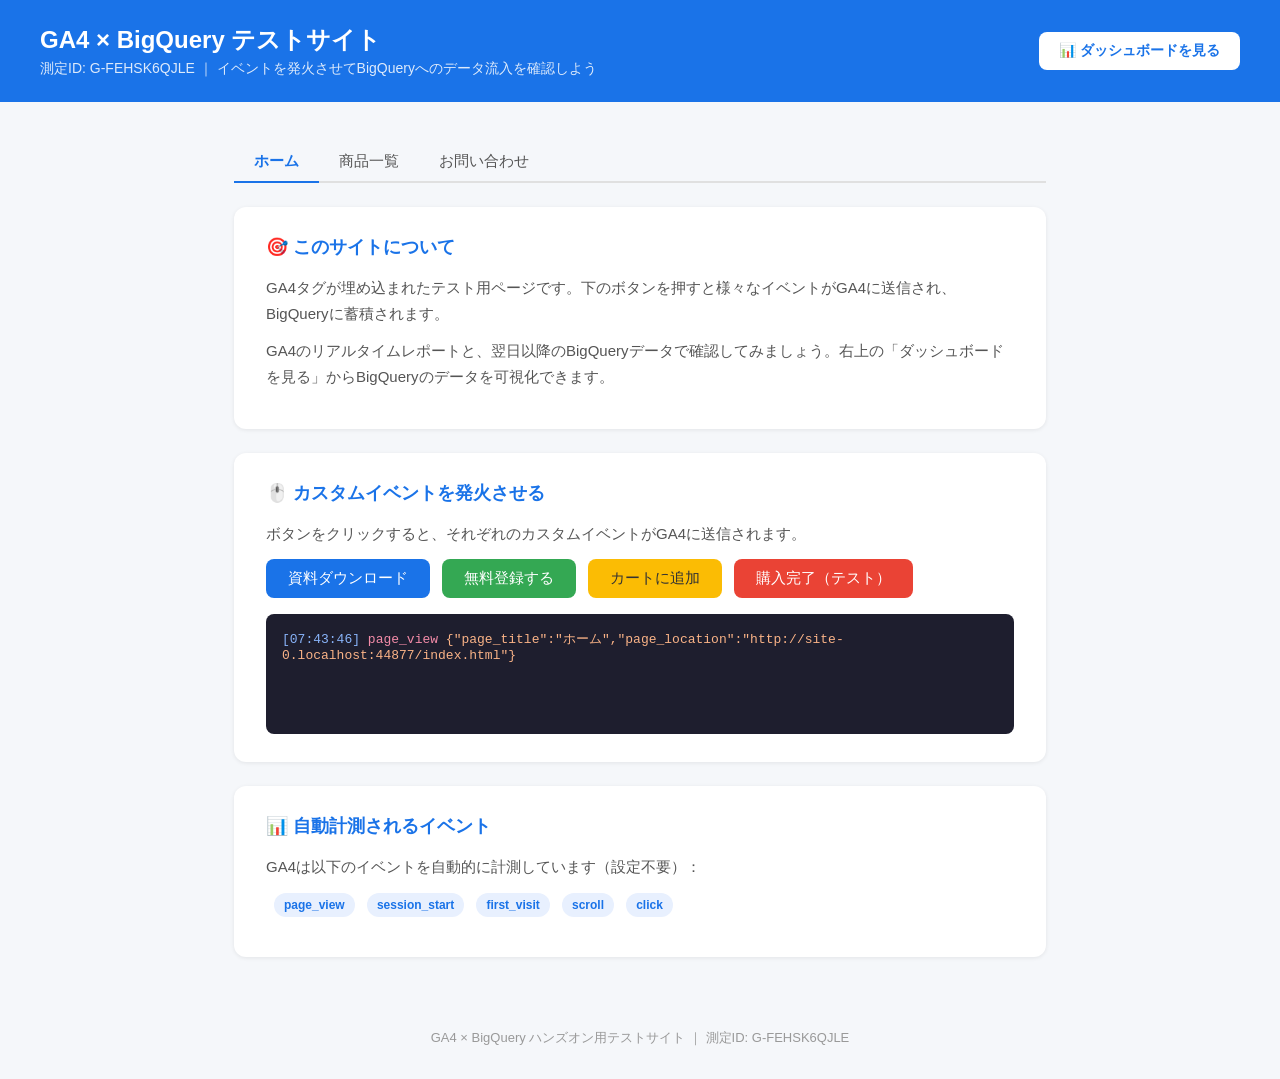
==== index.html @ 885698cb "改修" ====
<!doctype html>
<html lang="ja">
  <head>
    <meta charset="UTF-8" />
    <meta name="viewport" content="width=device-width, initial-scale=1.0" />
    <title>GA4 × BigQuery テストサイト</title>

    <!-- Google tag (gtag.js) -->
    <script
      async
      src="https://www.googletagmanager.com/gtag/js?id=G-FEHSK6QJLE"
    ></script>
    <script>
      window.dataLayer = window.dataLayer || [];
      function gtag() {
        dataLayer.push(arguments);
      }
      gtag("js", new Date());
      gtag("config", "G-FEHSK6QJLE");
    </script>

    <style>
      * {
        box-sizing: border-box;
        margin: 0;
        padding: 0;
      }
      body {
        font-family: -apple-system, BlinkMacSystemFont, "Segoe UI", sans-serif;
        background: #f5f7fa;
        color: #333;
        min-height: 100vh;
      }
      header {
        background: #1a73e8;
        color: white;
        padding: 24px 40px;
        display: flex;
        align-items: center;
        justify-content: space-between;
      }
      header h1 {
        font-size: 24px;
        font-weight: 600;
      }
      header p {
        font-size: 14px;
        opacity: 0.85;
        margin-top: 4px;
      }

      .dashboard-link {
        display: inline-flex;
        align-items: center;
        gap: 8px;
        background: white;
        color: #1a73e8;
        text-decoration: none;
        padding: 10px 20px;
        border-radius: 8px;
        font-size: 14px;
        font-weight: 600;
        transition: opacity 0.15s;
        white-space: nowrap;
      }
      .dashboard-link:hover {
        opacity: 0.85;
      }

      .container {
        max-width: 860px;
        margin: 40px auto;
        padding: 0 24px;
      }

      .card {
        background: white;
        border-radius: 12px;
        padding: 28px 32px;
        margin-bottom: 24px;
        box-shadow: 0 1px 4px rgba(0, 0, 0, 0.08);
      }
      .card h2 {
        font-size: 18px;
        margin-bottom: 16px;
        color: #1a73e8;
      }
      .card p {
        font-size: 15px;
        line-height: 1.7;
        color: #555;
        margin-bottom: 12px;
      }

      .btn-group {
        display: flex;
        flex-wrap: wrap;
        gap: 12px;
        margin-top: 8px;
      }
      button {
        padding: 10px 22px;
        border: none;
        border-radius: 8px;
        font-size: 15px;
        cursor: pointer;
        transition: opacity 0.15s;
      }
      button:hover {
        opacity: 0.85;
      }
      .btn-primary {
        background: #1a73e8;
        color: white;
      }
      .btn-success {
        background: #34a853;
        color: white;
      }
      .btn-warning {
        background: #fbbc04;
        color: #333;
      }
      .btn-danger {
        background: #ea4335;
        color: white;
      }

      .log-box {
        background: #1e1e2e;
        color: #a6e3a1;
        font-family: "Courier New", monospace;
        font-size: 13px;
        border-radius: 8px;
        padding: 16px;
        min-height: 120px;
        max-height: 220px;
        overflow-y: auto;
        margin-top: 16px;
      }
      .log-box .entry {
        margin-bottom: 4px;
      }
      .log-box .entry .time {
        color: #89b4fa;
      }
      .log-box .entry .name {
        color: #f38ba8;
      }
      .log-box .entry .params {
        color: #fab387;
      }

      .badge {
        display: inline-block;
        background: #e8f0fe;
        color: #1a73e8;
        font-size: 12px;
        font-weight: 600;
        padding: 2px 10px;
        border-radius: 20px;
        margin-left: 8px;
      }

      nav {
        display: flex;
        gap: 0;
        border-bottom: 2px solid #e0e0e0;
        margin-bottom: 24px;
      }
      nav a {
        padding: 10px 20px;
        text-decoration: none;
        color: #555;
        font-size: 15px;
        border-bottom: 2px solid transparent;
        margin-bottom: -2px;
        cursor: pointer;
      }
      nav a.active {
        color: #1a73e8;
        border-color: #1a73e8;
        font-weight: 600;
      }

      .page {
        display: none;
      }
      .page.active {
        display: block;
      }

      footer {
        text-align: center;
        padding: 32px;
        color: #999;
        font-size: 13px;
      }
    </style>
  </head>
  <body>
    <header>
      <div>
        <h1>GA4 × BigQuery テストサイト</h1>
        <p>
          測定ID: G-FEHSK6QJLE ｜
          イベントを発火させてBigQueryへのデータ流入を確認しよう
        </p>
      </div>
      <a href="./dashboard.html" class="dashboard-link">
        📊 ダッシュボードを見る
      </a>
    </header>

    <div class="container">
      <nav>
        <a class="active" onclick="showPage('home', 'ホーム', this)">ホーム</a>
        <a onclick="showPage('products', '商品一覧', this)">商品一覧</a>
        <a onclick="showPage('contact', 'お問い合わせ', this)">お問い合わせ</a>
      </nav>

      <!-- ホームページ -->
      <div id="page-home" class="page active">
        <div class="card">
          <h2>🎯 このサイトについて</h2>
          <p>
            GA4タグが埋め込まれたテスト用ページです。下のボタンを押すと様々なイベントがGA4に送信され、BigQueryに蓄積されます。
          </p>
          <p>
            GA4のリアルタイムレポートと、翌日以降のBigQueryデータで確認してみましょう。右上の「ダッシュボードを見る」からBigQueryのデータを可視化できます。
          </p>
        </div>

        <div class="card">
          <h2>🖱️ カスタムイベントを発火させる</h2>
          <p>
            ボタンをクリックすると、それぞれのカスタムイベントがGA4に送信されます。
          </p>
          <div class="btn-group">
            <button
              class="btn-primary"
              onclick="
                sendEvent('button_click', {
                  button_name: '資料ダウンロード',
                  section: 'hero',
                })
              "
            >
              資料ダウンロード
            </button>
            <button
              class="btn-success"
              onclick="sendEvent('sign_up', { method: 'email', plan: 'free' })"
            >
              無料登録する
            </button>
            <button
              class="btn-warning"
              onclick="
                sendEvent('add_to_cart', {
                  item_name: 'スタンダードプラン',
                  price: 5000,
                  currency: 'JPY',
                })
              "
            >
              カートに追加
            </button>
            <button
              class="btn-danger"
              onclick="
                sendEvent('purchase', {
                  transaction_id: 'TXN-' + Date.now(),
                  value: 5000,
                  currency: 'JPY',
                })
              "
            >
              購入完了（テスト）
            </button>
          </div>

          <div class="log-box" id="event-log">
            <div class="entry" style="color: #6c7086">
              // ここにイベントログが表示されます
            </div>
          </div>
        </div>

        <div class="card">
          <h2>📊 自動計測されるイベント</h2>
          <p>GA4は以下のイベントを自動的に計測しています（設定不要）：</p>
          <p>
            <span class="badge">page_view</span>
            <span class="badge">session_start</span>
            <span class="badge">first_visit</span>
            <span class="badge">scroll</span>
            <span class="badge">click</span>
          </p>
        </div>
      </div>

      <!-- 商品一覧ページ -->
      <div id="page-products" class="page">
        <div class="card">
          <h2>🛍️ 商品一覧</h2>
          <p>
            このページを開くと <strong>page_view</strong> イベントと
            <strong>view_item</strong> イベントが送信されます。
          </p>
          <div class="btn-group">
            <button
              class="btn-primary"
              onclick="
                sendEvent('view_item', {
                  item_name: 'ベーシックプラン',
                  item_category: 'subscription',
                  price: 3000,
                })
              "
            >
              ベーシックプラン 詳細
            </button>
            <button
              class="btn-primary"
              onclick="
                sendEvent('view_item', {
                  item_name: 'プロプラン',
                  item_category: 'subscription',
                  price: 8000,
                })
              "
            >
              プロプラン 詳細
            </button>
          </div>
          <div class="log-box" id="event-log-products">
            <div class="entry" style="color: #6c7086">
              // クリックするとイベントが表示されます
            </div>
          </div>
        </div>
      </div>

      <!-- お問い合わせページ -->
      <div id="page-contact" class="page">
        <div class="card">
          <h2>📩 お問い合わせ</h2>
          <p>フォーム操作でイベントを発火させます。</p>
          <div style="margin-top: 16px">
            <input
              type="text"
              placeholder="お名前"
              style="
                width: 100%;
                padding: 10px;
                border: 1px solid #ddd;
                border-radius: 6px;
                font-size: 15px;
                margin-bottom: 10px;
              "
              onfocus="
                sendEvent('form_field_focus', {
                  field_name: 'name',
                  form_id: 'contact',
                })
              "
            />
            <input
              type="email"
              placeholder="メールアドレス"
              style="
                width: 100%;
                padding: 10px;
                border: 1px solid #ddd;
                border-radius: 6px;
                font-size: 15px;
                margin-bottom: 10px;
              "
              onfocus="
                sendEvent('form_field_focus', {
                  field_name: 'email',
                  form_id: 'contact',
                })
              "
            />
            <textarea
              placeholder="お問い合わせ内容"
              rows="4"
              style="
                width: 100%;
                padding: 10px;
                border: 1px solid #ddd;
                border-radius: 6px;
                font-size: 15px;
                margin-bottom: 10px;
              "
              onfocus="
                sendEvent('form_field_focus', {
                  field_name: 'message',
                  form_id: 'contact',
                })
              "
            ></textarea>
            <button
              class="btn-primary"
              onclick="
                sendEvent('form_submit', {
                  form_id: 'contact',
                  form_name: 'お問い合わせフォーム',
                })
              "
              style="width: 100%"
            >
              送信する
            </button>
          </div>
          <div class="log-box" id="event-log-contact" style="margin-top: 16px">
            <div class="entry" style="color: #6c7086">
              // フォーム操作でイベントが発火します
            </div>
          </div>
        </div>
      </div>
    </div>

    <footer>
      GA4 × BigQuery ハンズオン用テストサイト ｜ 測定ID: G-FEHSK6QJLE
    </footer>

    <script>
      function showPage(pageId, pageName, el) {
        document
          .querySelectorAll(".page")
          .forEach((p) => p.classList.remove("active"));
        document
          .querySelectorAll("nav a")
          .forEach((a) => a.classList.remove("active"));
        document.getElementById("page-" + pageId).classList.add("active");
        el.classList.add("active");
        gtag("event", "page_view", {
          page_title: pageName,
          page_location: window.location.href + "#" + pageId,
        });
        logEvent("page_view", { page_title: pageName }, "event-log");
      }

      function sendEvent(eventName, params) {
        gtag("event", eventName, params);
        ["event-log", "event-log-products", "event-log-contact"].forEach(
          (id) => {
            logEvent(eventName, params, id);
          },
        );
      }

      function logEvent(eventName, params, logId) {
        const box = document.getElementById(logId);
        if (!box) return;
        if (box.querySelector('[style*="6c7086"]')) box.innerHTML = "";
        const time = new Date().toTimeString().slice(0, 8);
        const entry = document.createElement("div");
        entry.className = "entry";
        entry.innerHTML = `<span class="time">[${time}]</span> <span class="name">${eventName}</span> <span class="params">${JSON.stringify(params)}</span>`;
        box.insertBefore(entry, box.firstChild);
      }

      window.addEventListener("load", () => {
        logEvent(
          "page_view",
          { page_title: "ホーム", page_location: window.location.href },
          "event-log",
        );
      });
    </script>
  </body>
</html>
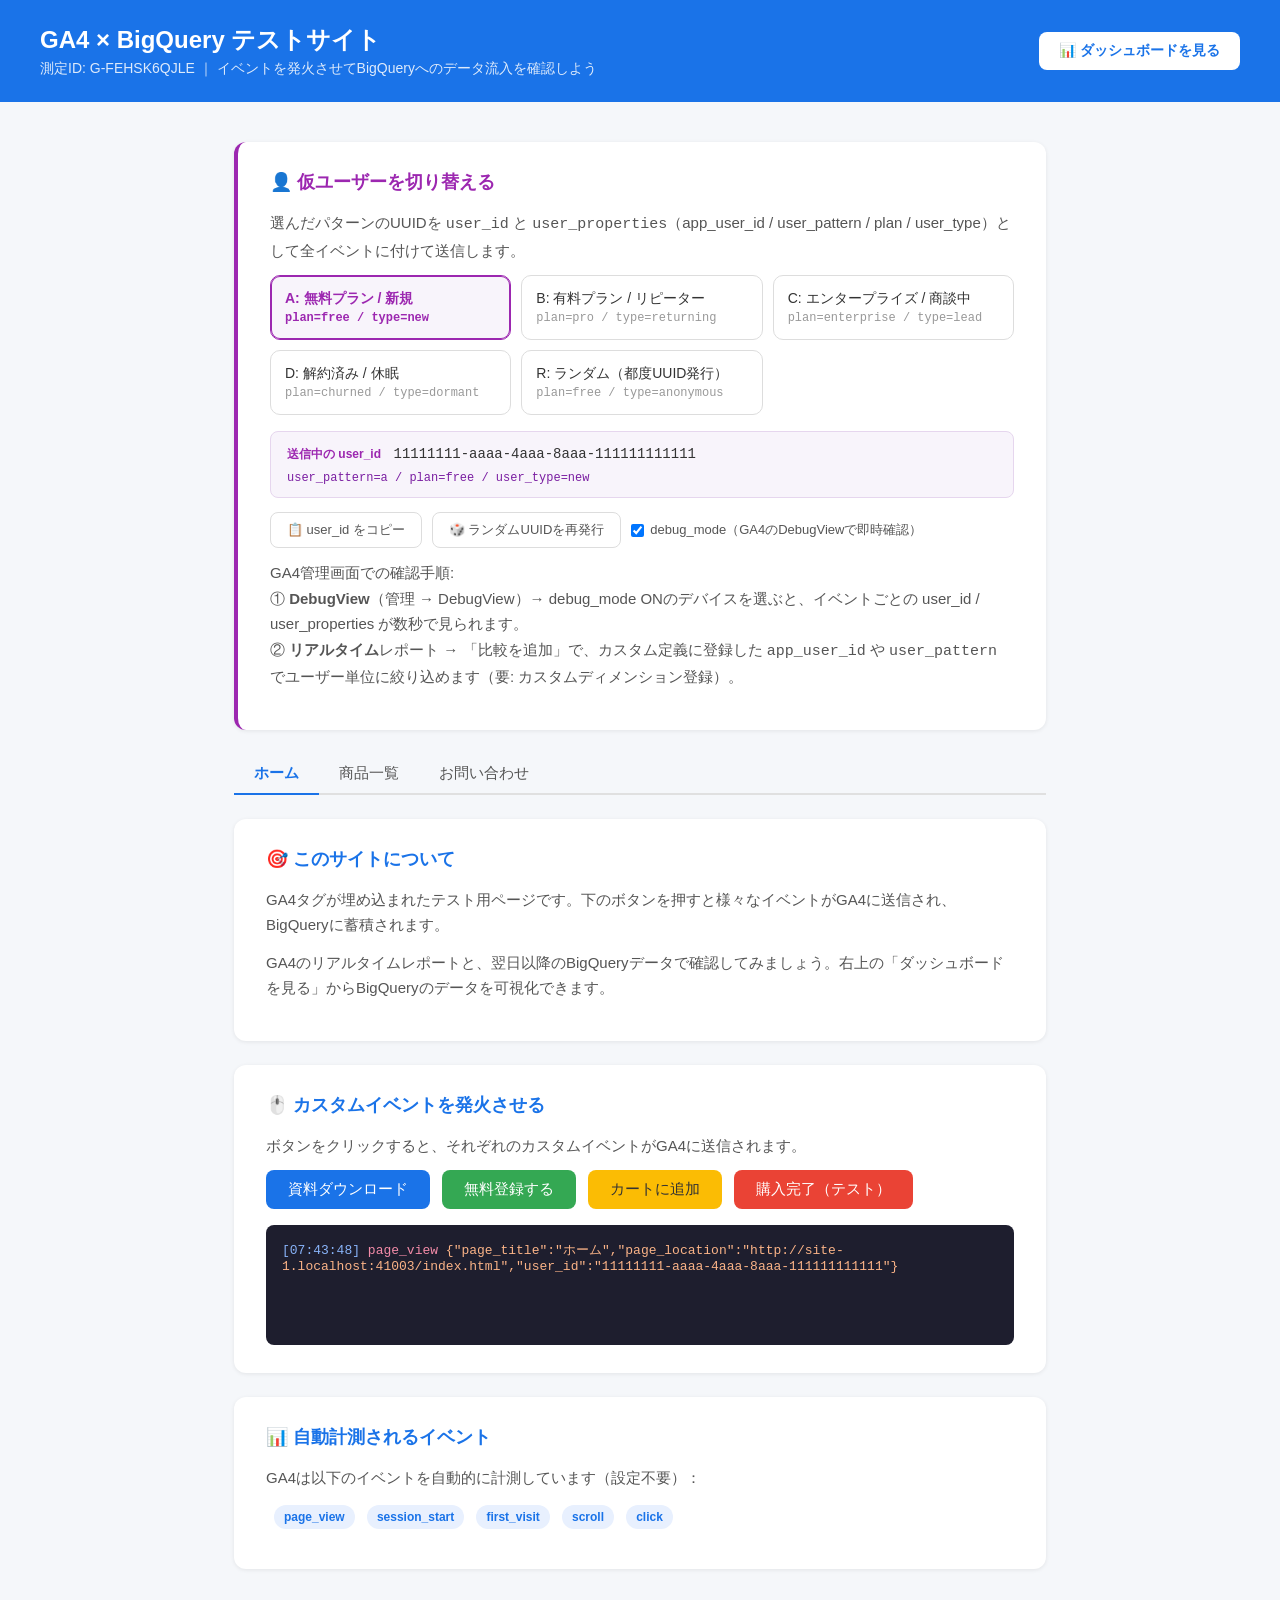
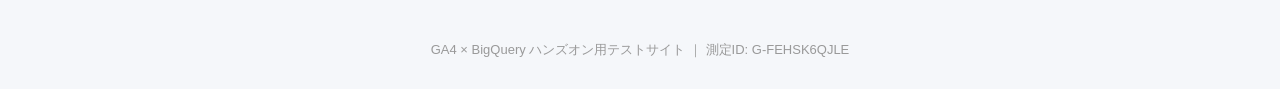
==== commit 13617edd: "仮ユーザーIDをGA4に送信し、パターン切り替えできるようにした GA4のUI上でユーザー単位に絞り込めるよう、UUIDを user_id と user_properties(app_user_id " ====
--- a/index.html
+++ b/index.html
@@ -15,8 +15,112 @@
       function gtag() {
         dataLayer.push(arguments);
       }
+
+      const MEASUREMENT_ID = "G-FEHSK6QJLE";
+      const STORE_PATTERN = "ga4_sandbox_pattern";
+      const STORE_RANDOM_UUID = "ga4_sandbox_random_uuid";
+      const STORE_DEBUG = "ga4_sandbox_debug";
+
+      // 仮ユーザーのパターン。user_properties の値は36文字までなのでUUIDがちょうど収まる
+      const USER_PATTERNS = [
+        {
+          key: "a",
+          label: "A: 無料プラン / 新規",
+          uuid: "11111111-aaaa-4aaa-8aaa-111111111111",
+          plan: "free",
+          user_type: "new",
+        },
+        {
+          key: "b",
+          label: "B: 有料プラン / リピーター",
+          uuid: "22222222-bbbb-4bbb-8bbb-222222222222",
+          plan: "pro",
+          user_type: "returning",
+        },
+        {
+          key: "c",
+          label: "C: エンタープライズ / 商談中",
+          uuid: "33333333-cccc-4ccc-8ccc-333333333333",
+          plan: "enterprise",
+          user_type: "lead",
+        },
+        {
+          key: "d",
+          label: "D: 解約済み / 休眠",
+          uuid: "44444444-dddd-4ddd-8ddd-444444444444",
+          plan: "churned",
+          user_type: "dormant",
+        },
+        {
+          key: "random",
+          label: "R: ランダム（都度UUID発行）",
+          uuid: null,
+          plan: "free",
+          user_type: "anonymous",
+        },
+      ];
+
+      // crypto.randomUUID は https / localhost でしか使えないのでフォールバックを用意
+      function generateUuid() {
+        if (window.crypto?.randomUUID) return crypto.randomUUID();
+        return "xxxxxxxx-xxxx-4xxx-yxxx-xxxxxxxxxxxx".replace(/[xy]/g, (c) => {
+          const r = (Math.random() * 16) | 0;
+          const v = c === "x" ? r : (r & 0x3) | 0x8;
+          return v.toString(16);
+        });
+      }
+
+      function store(key, value) {
+        try {
+          localStorage.setItem(key, value);
+        } catch (e) {
+          /* プライベートモード等では永続化できない */
+        }
+      }
+
+      function restore(key) {
+        try {
+          return localStorage.getItem(key);
+        } catch (e) {
+          return null;
+        }
+      }
+
+      function randomUuid(forceNew) {
+        let id = forceNew ? null : restore(STORE_RANDOM_UUID);
+        if (!id) {
+          id = generateUuid();
+          store(STORE_RANDOM_UUID, id);
+        }
+        return id;
+      }
+
+      function findPattern(key) {
+        return (
+          USER_PATTERNS.find((p) => p.key === key) || USER_PATTERNS[0]
+        );
+      }
+
+      // 現在のユーザー（パターン + 実際に送るUUID）
+      window.currentUser = (() => {
+        const p = findPattern(restore(STORE_PATTERN) || "a");
+        return { ...p, uuid: p.uuid || randomUuid(false) };
+      })();
+      window.debugMode = restore(STORE_DEBUG) !== "off";
+
       gtag("js", new Date());
-      gtag("config", "G-FEHSK6QJLE");
+      // user_properties = GA4のユーザースコープ カスタムディメンションの元ネタ
+      gtag("set", "user_properties", {
+        app_user_id: window.currentUser.uuid,
+        user_pattern: window.currentUser.key,
+        plan: window.currentUser.plan,
+        user_type: window.currentUser.user_type,
+      });
+      // user_id = GA4の User-ID（レポート用識別子に使われる）
+      gtag("config", MEASUREMENT_ID, {
+        user_id: window.currentUser.uuid,
+        debug_mode: window.debugMode,
+      });
     </script>
 
     <style>
@@ -195,6 +299,114 @@
         padding: 32px;
         color: #999;
         font-size: 13px;
+      }
+
+      .user-card {
+        border-left: 4px solid #9c27b0;
+      }
+      .user-card h2 {
+        color: #9c27b0;
+      }
+      .pattern-grid {
+        display: grid;
+        grid-template-columns: repeat(auto-fit, minmax(210px, 1fr));
+        gap: 10px;
+        margin-bottom: 16px;
+      }
+      .pattern-btn {
+        text-align: left;
+        background: white;
+        border: 1px solid #ddd;
+        border-radius: 10px;
+        padding: 12px 14px;
+        font-size: 14px;
+        color: #333;
+        line-height: 1.5;
+      }
+      .pattern-btn small {
+        display: block;
+        color: #999;
+        font-size: 12px;
+        font-family: "Courier New", monospace;
+      }
+      .pattern-btn.active {
+        border-color: #9c27b0;
+        background: #f8f4fb;
+        color: #9c27b0;
+        font-weight: 600;
+        box-shadow: 0 0 0 1px #9c27b0 inset;
+      }
+      .pattern-btn.active small {
+        color: #9c27b0;
+      }
+
+      .user-id-box {
+        display: flex;
+        align-items: center;
+        flex-wrap: wrap;
+        gap: 8px 20px;
+        background: #f8f4fb;
+        border: 1px solid #e6d6ee;
+        border-radius: 8px;
+        padding: 12px 16px;
+        margin-bottom: 14px;
+      }
+      .user-id-box .label {
+        font-size: 12px;
+        font-weight: 600;
+        color: #9c27b0;
+        margin-right: 8px;
+      }
+      .user-id-box code {
+        font-family: "Courier New", monospace;
+        font-size: 14px;
+        color: #333;
+        word-break: break-all;
+      }
+      .user-id-box .props {
+        font-size: 12px;
+        color: #7b1fa2;
+        font-family: "Courier New", monospace;
+      }
+      .switch {
+        display: inline-flex;
+        align-items: center;
+        gap: 6px;
+        font-size: 13px;
+        color: #555;
+        cursor: pointer;
+      }
+      .user-actions {
+        display: flex;
+        flex-wrap: wrap;
+        gap: 10px;
+        align-items: center;
+      }
+      .btn-sm {
+        padding: 8px 16px;
+        font-size: 13px;
+        background: white;
+        border: 1px solid #ddd;
+        color: #555;
+      }
+      .btn-purple {
+        background: #9c27b0;
+        color: white;
+        border: none;
+      }
+      .user-actions input[type="text"] {
+        flex: 1;
+        min-width: 220px;
+        padding: 8px 12px;
+        border: 1px solid #ddd;
+        border-radius: 8px;
+        font-size: 14px;
+      }
+      .note {
+        font-size: 13px;
+        color: #888;
+        margin-top: 12px;
+        line-height: 1.6;
       }
     </style>
   </head>
@@ -213,6 +425,54 @@
     </header>
 
     <div class="container">
+      <!-- 仮ユーザー（User-ID）切り替え -->
+      <div class="card user-card">
+        <h2>👤 仮ユーザーを切り替える</h2>
+        <p>
+          選んだパターンのUUIDを <code>user_id</code> と
+          <code>user_properties</code>（app_user_id / user_pattern / plan /
+          user_type）として全イベントに付けて送信します。
+        </p>
+
+        <div class="pattern-grid" id="pattern-grid"></div>
+
+        <div class="user-id-box">
+          <div>
+            <span class="label">送信中の user_id</span>
+            <code id="current-user-id">—</code>
+          </div>
+          <div id="current-user-props" class="props"></div>
+        </div>
+
+        <div class="user-actions">
+          <button class="btn-sm" onclick="copyUserId()">
+            📋 user_id をコピー
+          </button>
+          <button class="btn-sm" onclick="newRandomUser()">
+            🎲 ランダムUUIDを再発行
+          </button>
+          <label class="switch">
+            <input
+              type="checkbox"
+              id="debug-toggle"
+              onchange="toggleDebugMode(this.checked)"
+            />
+            debug_mode（GA4のDebugViewで即時確認）
+          </label>
+        </div>
+
+        <p class="note">
+          GA4管理画面での確認手順:<br />
+          ① <strong>DebugView</strong>（管理 → DebugView）→ debug_mode
+          ONのデバイスを選ぶと、イベントごとの user_id / user_properties
+          が数秒で見られます。<br />
+          ② <strong>リアルタイム</strong>レポート →
+          「比較を追加」で、カスタム定義に登録した <code>app_user_id</code> や
+          <code>user_pattern</code> でユーザー単位に絞り込めます（要:
+          カスタムディメンション登録）。
+        </p>
+      </div>
+
       <nav>
         <a class="active" onclick="showPage('home', 'ホーム', this)">ホーム</a>
         <a onclick="showPage('products', '商品一覧', this)">商品一覧</a>
@@ -445,8 +705,90 @@
         logEvent("page_view", { page_title: pageName }, "event-log");
       }
 
+      function renderPatterns() {
+        const grid = document.getElementById("pattern-grid");
+        grid.innerHTML = "";
+        USER_PATTERNS.forEach((p) => {
+          const btn = document.createElement("button");
+          btn.className =
+            "pattern-btn" +
+            (p.key === window.currentUser.key ? " active" : "");
+          btn.innerHTML = `${p.label}<small>plan=${p.plan} / type=${p.user_type}</small>`;
+          btn.onclick = () => selectPattern(p.key);
+          grid.appendChild(btn);
+        });
+      }
+
+      function renderUser() {
+        const u = window.currentUser;
+        document.getElementById("current-user-id").textContent = u.uuid;
+        document.getElementById("current-user-props").textContent =
+          `user_pattern=${u.key} / plan=${u.plan} / user_type=${u.user_type}`;
+        document.getElementById("debug-toggle").checked = window.debugMode;
+        renderPatterns();
+      }
+
+      // user_id / user_properties を切り替える。
+      // send_page_view: false で config 再実行による重複PVを防ぐ
+      function applyUser() {
+        const u = window.currentUser;
+        gtag("set", "user_properties", {
+          app_user_id: u.uuid,
+          user_pattern: u.key,
+          plan: u.plan,
+          user_type: u.user_type,
+        });
+        gtag("config", MEASUREMENT_ID, {
+          user_id: u.uuid,
+          debug_mode: window.debugMode,
+          send_page_view: false,
+        });
+        renderUser();
+      }
+
+      function selectPattern(key) {
+        const p = findPattern(key);
+        window.currentUser = { ...p, uuid: p.uuid || randomUuid(false) };
+        store(STORE_PATTERN, key);
+        applyUser();
+        // 切り替え直後に1件送っておくとGA4側で新ユーザーとして見え始める
+        sendEvent("user_switch", {
+          user_pattern: p.key,
+          plan: p.plan,
+          user_type: p.user_type,
+        });
+      }
+
+      function newRandomUser() {
+        const p = findPattern("random");
+        window.currentUser = { ...p, uuid: randomUuid(true) };
+        store(STORE_PATTERN, "random");
+        applyUser();
+        sendEvent("user_switch", {
+          user_pattern: p.key,
+          plan: p.plan,
+          user_type: p.user_type,
+        });
+      }
+
+      function toggleDebugMode(on) {
+        window.debugMode = on;
+        store(STORE_DEBUG, on ? "on" : "off");
+        applyUser();
+        logEvent("debug_mode", { enabled: on }, "event-log");
+      }
+
+      function copyUserId() {
+        navigator.clipboard?.writeText(window.currentUser.uuid);
+      }
+
       function sendEvent(eventName, params) {
-        gtag("event", eventName, params);
+        // event_params にも入れておくとイベント単位でも識別できる
+        gtag("event", eventName, {
+          ...params,
+          app_user_id: window.currentUser.uuid,
+          user_pattern: window.currentUser.key,
+        });
         ["event-log", "event-log-products", "event-log-contact"].forEach(
           (id) => {
             logEvent(eventName, params, id);
@@ -466,9 +808,14 @@
       }
 
       window.addEventListener("load", () => {
+        renderUser();
         logEvent(
           "page_view",
-          { page_title: "ホーム", page_location: window.location.href },
+          {
+            page_title: "ホーム",
+            page_location: window.location.href,
+            user_id: window.currentUser.uuid,
+          },
           "event-log",
         );
       });
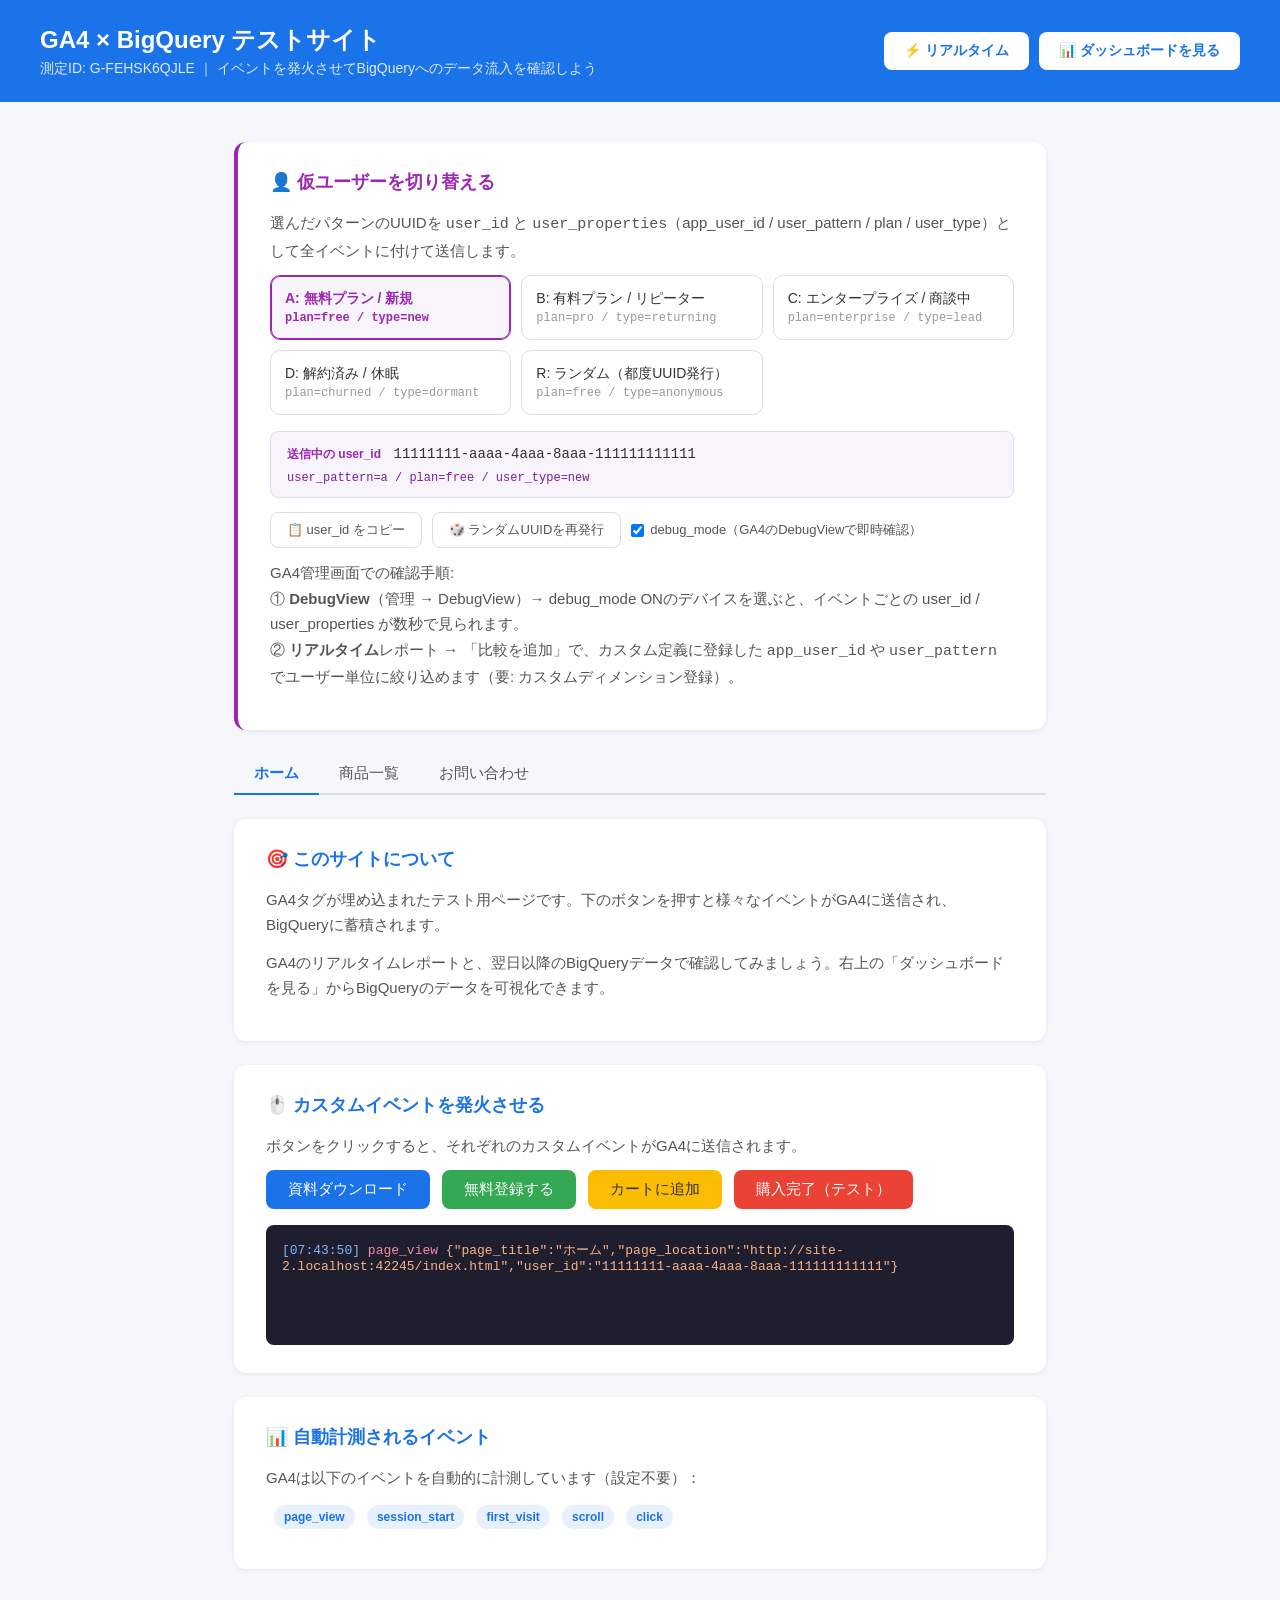
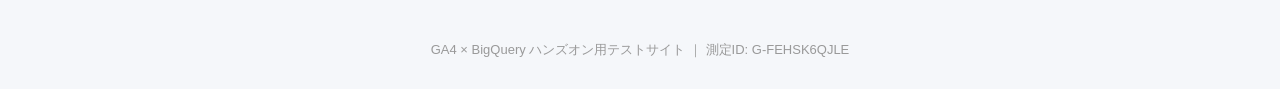
==== commit 7b9a89af: "GA4 Data APIのリアルタイムダッシュボードを追加した runRealtimeReport で過去30分のデータを取得し、customUser:app_user_id / customUser" ====
--- a/index.html
+++ b/index.html
@@ -419,9 +419,14 @@
           イベントを発火させてBigQueryへのデータ流入を確認しよう
         </p>
       </div>
-      <a href="./dashboard.html" class="dashboard-link">
-        📊 ダッシュボードを見る
-      </a>
+      <div style="display: flex; gap: 10px; flex-wrap: wrap">
+        <a href="./realtime.html" class="dashboard-link">
+          ⚡ リアルタイム
+        </a>
+        <a href="./dashboard.html" class="dashboard-link">
+          📊 ダッシュボードを見る
+        </a>
+      </div>
     </header>
 
     <div class="container">
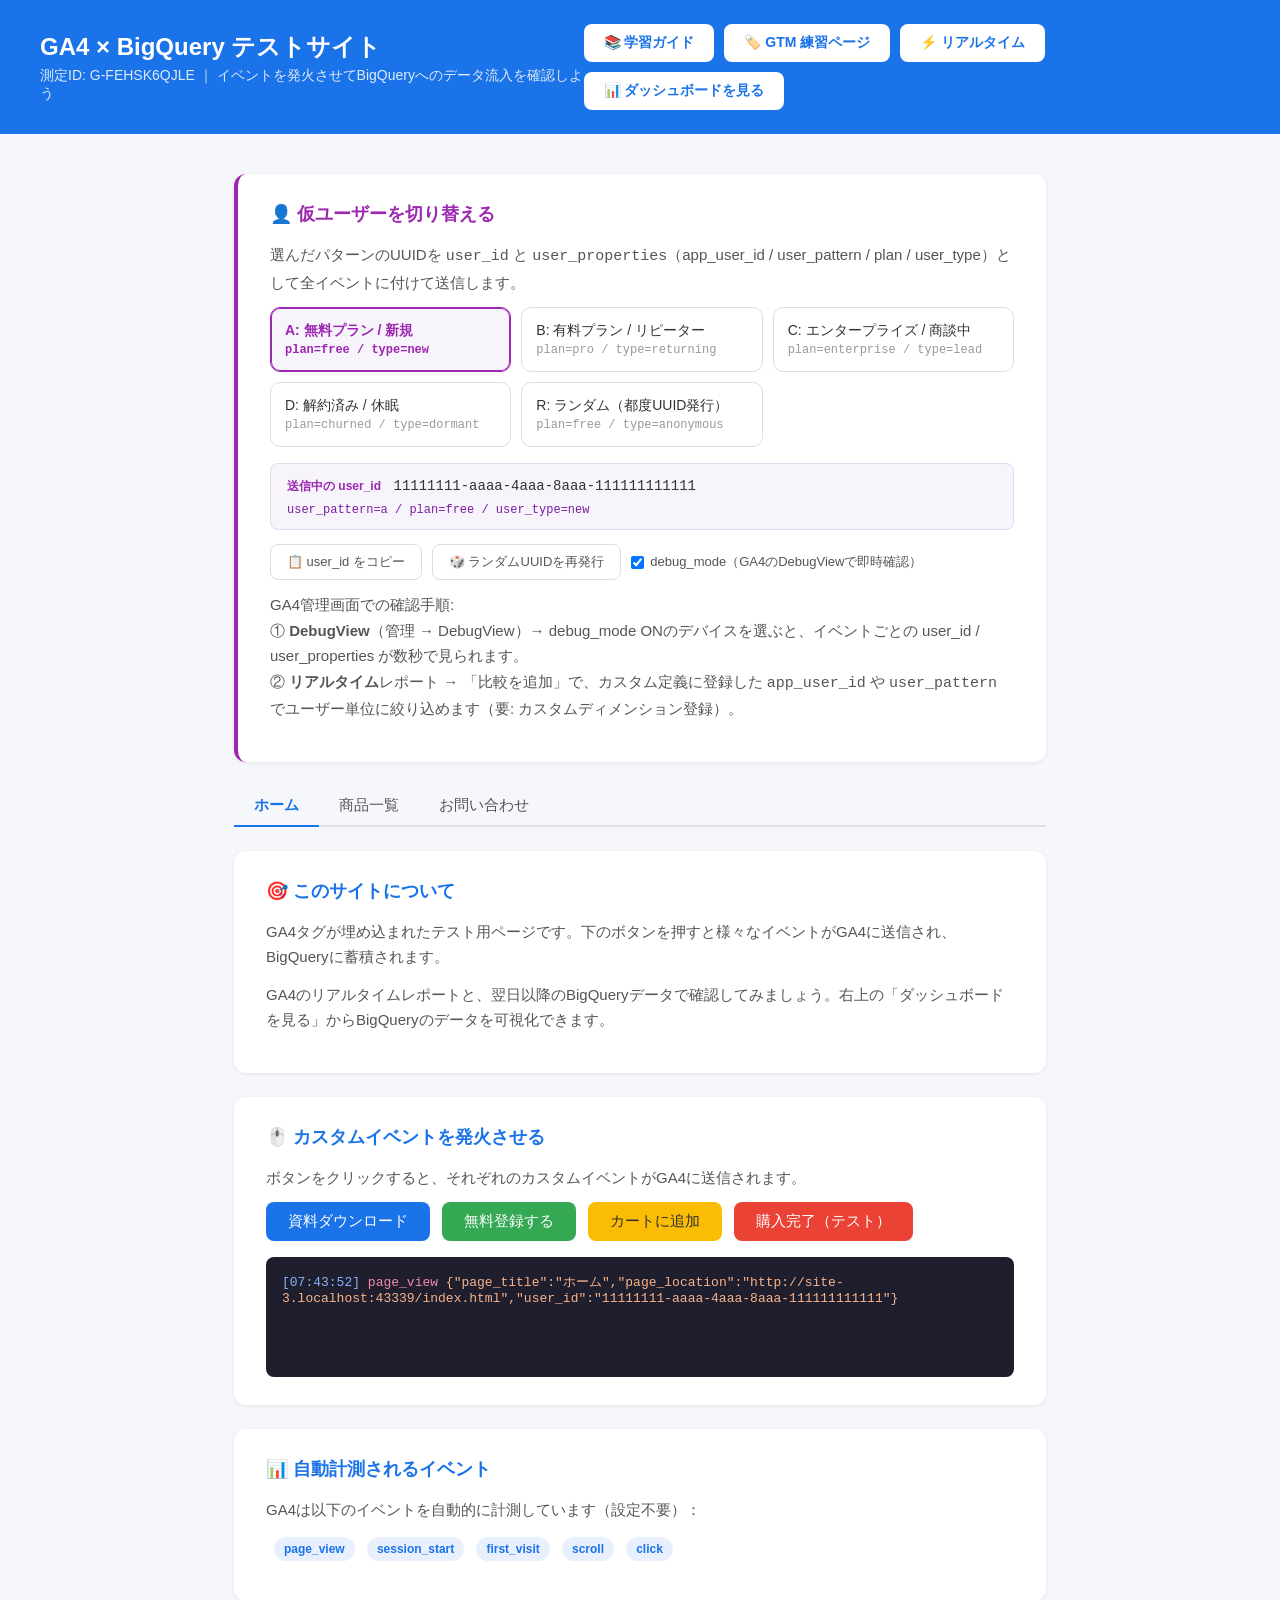
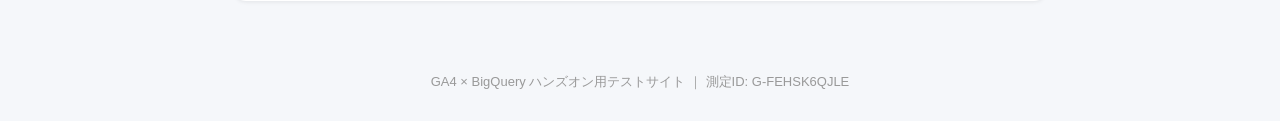
==== commit 58fece9c: "update" ====
--- a/index.html
+++ b/index.html
@@ -420,6 +420,8 @@
         </p>
       </div>
       <div style="display: flex; gap: 10px; flex-wrap: wrap">
+        <a href="./docs/" class="dashboard-link"> 📚 学習ガイド </a>
+        <a href="./gtm.html" class="dashboard-link"> 🏷️ GTM 練習ページ </a>
         <a href="./realtime.html" class="dashboard-link">
           ⚡ リアルタイム
         </a>
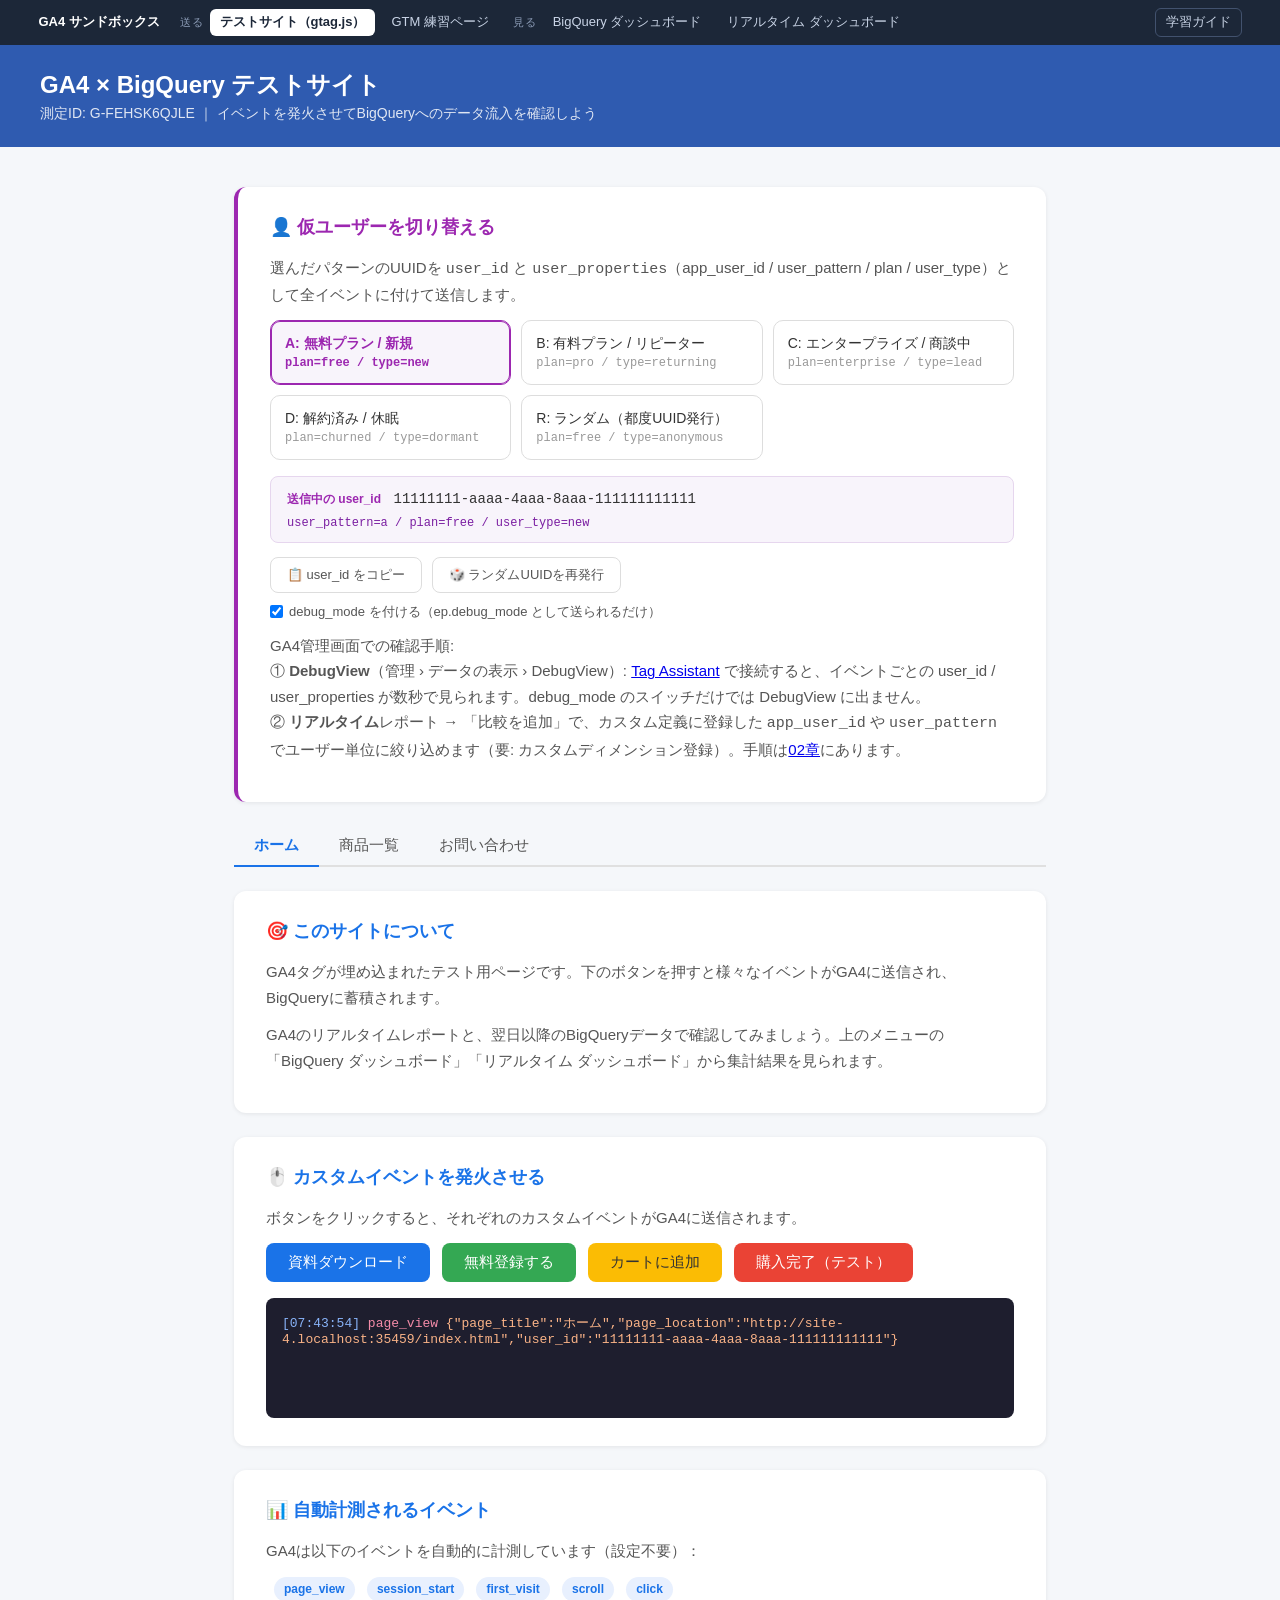
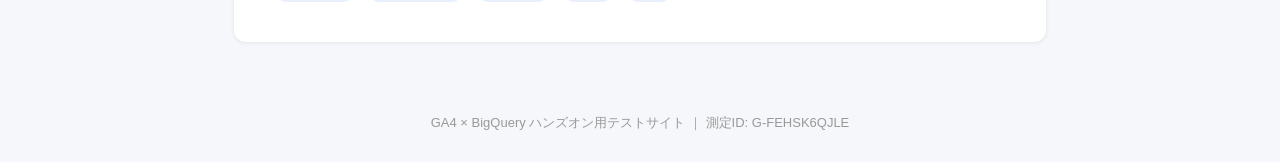
==== commit be53b4af: "サイト構成を整理し、ダッシュボード2画面をガイドに合わせて改修 - 練習用4ページに共通メニュー（送る/見る）を追加 - BigQuery ダッシュボードとリアルタイム ダッシュボードを作り直し - " ====
--- a/index.html
+++ b/index.html
@@ -136,7 +136,7 @@
         min-height: 100vh;
       }
       header {
-        background: #1a73e8;
+        background: #2f5bb0;
         color: white;
         padding: 24px 40px;
         display: flex;
@@ -408,9 +408,62 @@
         margin-top: 12px;
         line-height: 1.6;
       }
+
+      /* サイト共通のメニュー（index / gtm / dashboard / realtime で同じ） */
+      .site-nav {
+        display: flex;
+        flex-wrap: wrap;
+        align-items: center;
+        gap: 4px 6px;
+        background: #1c2738;
+        padding: 8px max(16px, 3vw);
+        font-size: 13px;
+        line-height: 1.6;
+      }
+      .site-nav a {
+        color: #c9d4e6;
+        text-decoration: none;
+        padding: 3px 10px;
+        border-radius: 6px;
+        white-space: nowrap;
+      }
+      .site-nav a:hover {
+        background: #2c3a52;
+        color: #fff;
+      }
+      .site-nav a[aria-current="page"] {
+        background: #fff;
+        color: #1c2738;
+        font-weight: 700;
+      }
+      .site-nav .site-brand {
+        color: #fff;
+        font-weight: 700;
+        margin-right: 6px;
+      }
+      .site-nav .site-group {
+        color: #8a9ab4;
+        font-size: 11px;
+        letter-spacing: 0.08em;
+        margin-left: 8px;
+      }
+      .site-nav .site-guide {
+        margin-left: auto;
+        border: 1px solid #42526e;
+      }
     </style>
   </head>
   <body>
+    <div class="site-nav" role="navigation" aria-label="サイト内のページ">
+      <span class="site-brand">GA4 サンドボックス</span>
+      <span class="site-group">送る</span>
+      <a href="./" aria-current="page">テストサイト（gtag.js）</a>
+      <a href="./gtm.html">GTM 練習ページ</a>
+      <span class="site-group">見る</span>
+      <a href="./dashboard.html">BigQuery ダッシュボード</a>
+      <a href="./realtime.html">リアルタイム ダッシュボード</a>
+      <a class="site-guide" href="./docs/" target="_blank" rel="noopener">学習ガイド</a>
+    </div>
     <header>
       <div>
         <h1>GA4 × BigQuery テストサイト</h1>
@@ -418,16 +471,6 @@
           測定ID: G-FEHSK6QJLE ｜
           イベントを発火させてBigQueryへのデータ流入を確認しよう
         </p>
-      </div>
-      <div style="display: flex; gap: 10px; flex-wrap: wrap">
-        <a href="./docs/" class="dashboard-link"> 📚 学習ガイド </a>
-        <a href="./gtm.html" class="dashboard-link"> 🏷️ GTM 練習ページ </a>
-        <a href="./realtime.html" class="dashboard-link">
-          ⚡ リアルタイム
-        </a>
-        <a href="./dashboard.html" class="dashboard-link">
-          📊 ダッシュボードを見る
-        </a>
       </div>
     </header>
 
@@ -464,19 +507,18 @@
               id="debug-toggle"
               onchange="toggleDebugMode(this.checked)"
             />
-            debug_mode（GA4のDebugViewで即時確認）
+            debug_mode を付ける（ep.debug_mode として送られるだけ）
           </label>
         </div>
 
         <p class="note">
           GA4管理画面での確認手順:<br />
-          ① <strong>DebugView</strong>（管理 → DebugView）→ debug_mode
-          ONのデバイスを選ぶと、イベントごとの user_id / user_properties
-          が数秒で見られます。<br />
+          ① <strong>DebugView</strong>（管理 › データの表示 › DebugView）: <a href="https://tagassistant.google.com">Tag Assistant</a>
+          で接続すると、イベントごとの user_id / user_properties が数秒で見られます。debug_mode のスイッチだけでは DebugView に出ません。<br />
           ② <strong>リアルタイム</strong>レポート →
           「比較を追加」で、カスタム定義に登録した <code>app_user_id</code> や
           <code>user_pattern</code> でユーザー単位に絞り込めます（要:
-          カスタムディメンション登録）。
+          カスタムディメンション登録）。手順は<a href="./docs/ga4-custom-dimensions.html" target="_blank" rel="noopener">02章</a>にあります。
         </p>
       </div>
 
@@ -494,7 +536,7 @@
             GA4タグが埋め込まれたテスト用ページです。下のボタンを押すと様々なイベントがGA4に送信され、BigQueryに蓄積されます。
           </p>
           <p>
-            GA4のリアルタイムレポートと、翌日以降のBigQueryデータで確認してみましょう。右上の「ダッシュボードを見る」からBigQueryのデータを可視化できます。
+            GA4のリアルタイムレポートと、翌日以降のBigQueryデータで確認してみましょう。上のメニューの「BigQuery ダッシュボード」「リアルタイム ダッシュボード」から集計結果を見られます。
           </p>
         </div>
 
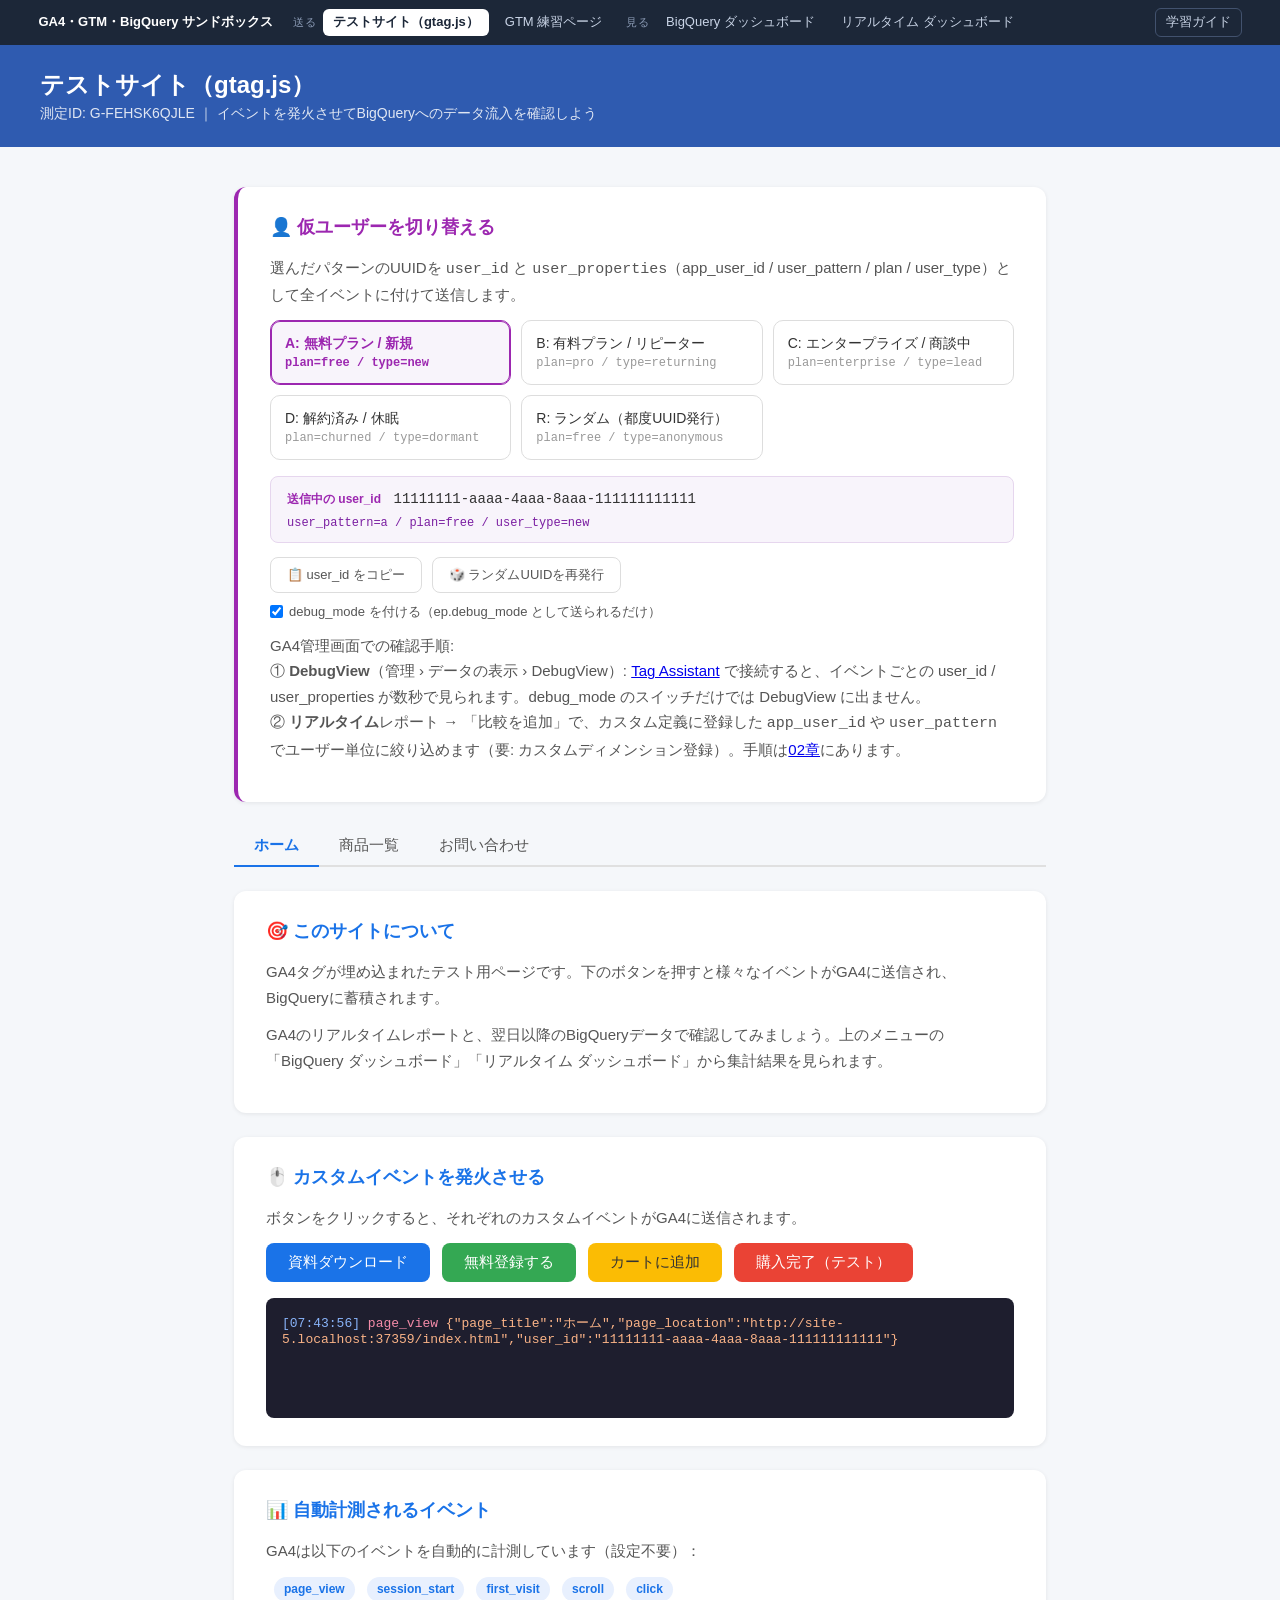
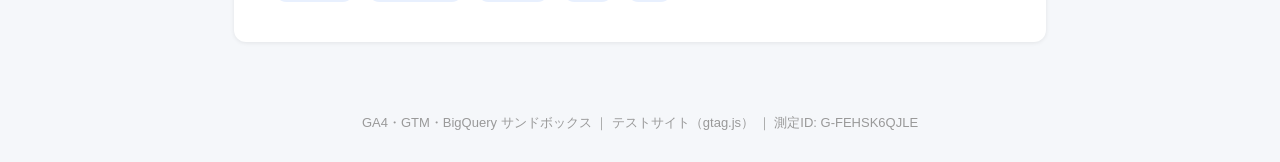
==== commit 9cfa39b6: "名前を GA4・GTM・BigQuery サンドボックスに統一" ====
--- a/index.html
+++ b/index.html
@@ -3,7 +3,7 @@
   <head>
     <meta charset="UTF-8" />
     <meta name="viewport" content="width=device-width, initial-scale=1.0" />
-    <title>GA4 × BigQuery テストサイト</title>
+    <title>テストサイト（gtag.js） | GA4・GTM・BigQuery サンドボックス</title>
 
     <!-- Google tag (gtag.js) -->
     <script
@@ -455,7 +455,7 @@
   </head>
   <body>
     <div class="site-nav" role="navigation" aria-label="サイト内のページ">
-      <span class="site-brand">GA4 サンドボックス</span>
+      <span class="site-brand">GA4・GTM・BigQuery サンドボックス</span>
       <span class="site-group">送る</span>
       <a href="./" aria-current="page">テストサイト（gtag.js）</a>
       <a href="./gtm.html">GTM 練習ページ</a>
@@ -466,7 +466,7 @@
     </div>
     <header>
       <div>
-        <h1>GA4 × BigQuery テストサイト</h1>
+        <h1>テストサイト（gtag.js）</h1>
         <p>
           測定ID: G-FEHSK6QJLE ｜
           イベントを発火させてBigQueryへのデータ流入を確認しよう
@@ -734,7 +734,7 @@
     </div>
 
     <footer>
-      GA4 × BigQuery ハンズオン用テストサイト ｜ 測定ID: G-FEHSK6QJLE
+      GA4・GTM・BigQuery サンドボックス ｜ テストサイト（gtag.js） ｜ 測定ID: G-FEHSK6QJLE
     </footer>
 
     <script>
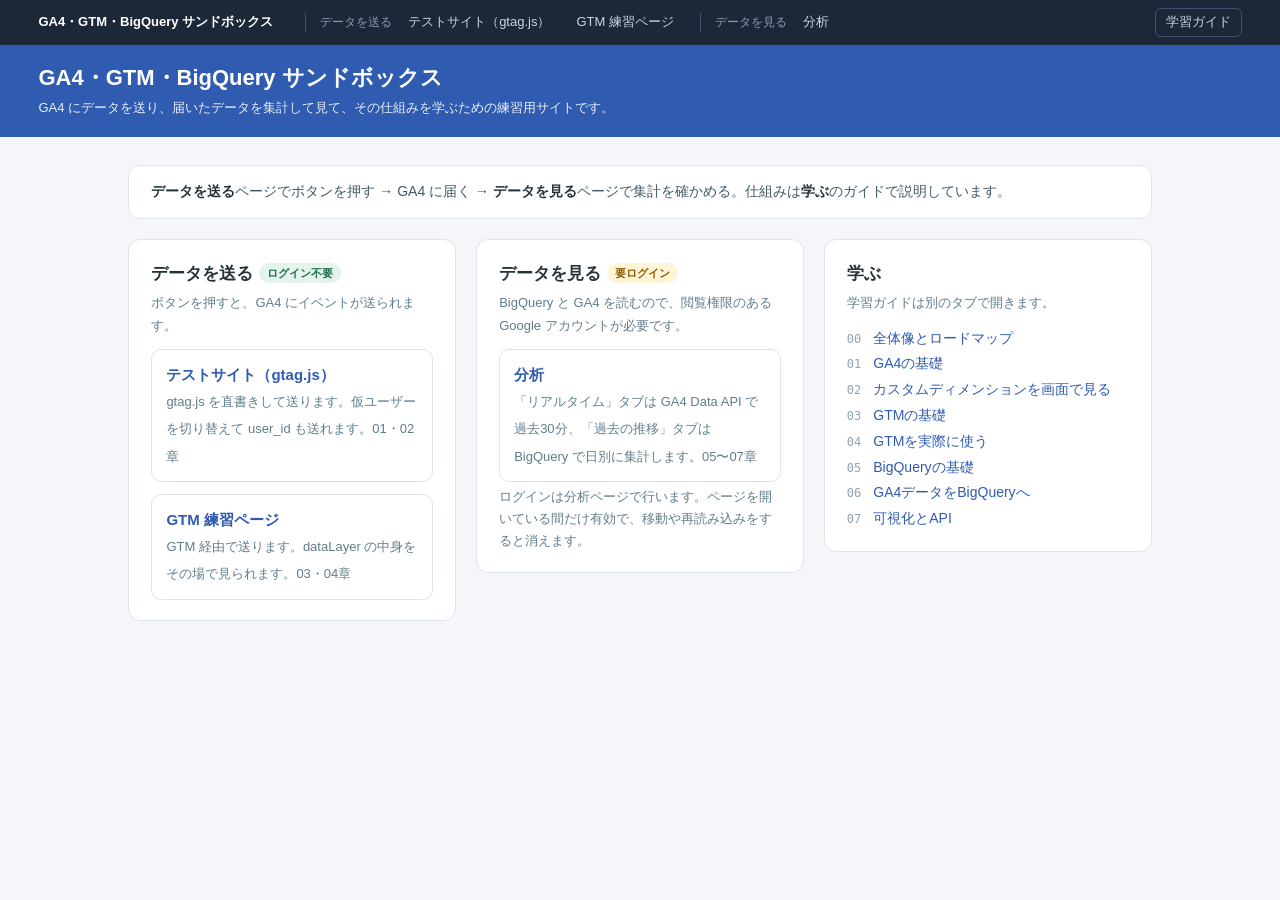
==== commit fb259841: "update" ====
--- a/index.html
+++ b/index.html
@@ -3,126 +3,8 @@
   <head>
     <meta charset="UTF-8" />
     <meta name="viewport" content="width=device-width, initial-scale=1.0" />
-    <title>テストサイト（gtag.js） | GA4・GTM・BigQuery サンドボックス</title>
-
-    <!-- Google tag (gtag.js) -->
-    <script
-      async
-      src="https://www.googletagmanager.com/gtag/js?id=G-FEHSK6QJLE"
-    ></script>
-    <script>
-      window.dataLayer = window.dataLayer || [];
-      function gtag() {
-        dataLayer.push(arguments);
-      }
-
-      const MEASUREMENT_ID = "G-FEHSK6QJLE";
-      const STORE_PATTERN = "ga4_sandbox_pattern";
-      const STORE_RANDOM_UUID = "ga4_sandbox_random_uuid";
-      const STORE_DEBUG = "ga4_sandbox_debug";
-
-      // 仮ユーザーのパターン。user_properties の値は36文字までなのでUUIDがちょうど収まる
-      const USER_PATTERNS = [
-        {
-          key: "a",
-          label: "A: 無料プラン / 新規",
-          uuid: "11111111-aaaa-4aaa-8aaa-111111111111",
-          plan: "free",
-          user_type: "new",
-        },
-        {
-          key: "b",
-          label: "B: 有料プラン / リピーター",
-          uuid: "22222222-bbbb-4bbb-8bbb-222222222222",
-          plan: "pro",
-          user_type: "returning",
-        },
-        {
-          key: "c",
-          label: "C: エンタープライズ / 商談中",
-          uuid: "33333333-cccc-4ccc-8ccc-333333333333",
-          plan: "enterprise",
-          user_type: "lead",
-        },
-        {
-          key: "d",
-          label: "D: 解約済み / 休眠",
-          uuid: "44444444-dddd-4ddd-8ddd-444444444444",
-          plan: "churned",
-          user_type: "dormant",
-        },
-        {
-          key: "random",
-          label: "R: ランダム（都度UUID発行）",
-          uuid: null,
-          plan: "free",
-          user_type: "anonymous",
-        },
-      ];
-
-      // crypto.randomUUID は https / localhost でしか使えないのでフォールバックを用意
-      function generateUuid() {
-        if (window.crypto?.randomUUID) return crypto.randomUUID();
-        return "xxxxxxxx-xxxx-4xxx-yxxx-xxxxxxxxxxxx".replace(/[xy]/g, (c) => {
-          const r = (Math.random() * 16) | 0;
-          const v = c === "x" ? r : (r & 0x3) | 0x8;
-          return v.toString(16);
-        });
-      }
-
-      function store(key, value) {
-        try {
-          localStorage.setItem(key, value);
-        } catch (e) {
-          /* プライベートモード等では永続化できない */
-        }
-      }
-
-      function restore(key) {
-        try {
-          return localStorage.getItem(key);
-        } catch (e) {
-          return null;
-        }
-      }
-
-      function randomUuid(forceNew) {
-        let id = forceNew ? null : restore(STORE_RANDOM_UUID);
-        if (!id) {
-          id = generateUuid();
-          store(STORE_RANDOM_UUID, id);
-        }
-        return id;
-      }
-
-      function findPattern(key) {
-        return (
-          USER_PATTERNS.find((p) => p.key === key) || USER_PATTERNS[0]
-        );
-      }
-
-      // 現在のユーザー（パターン + 実際に送るUUID）
-      window.currentUser = (() => {
-        const p = findPattern(restore(STORE_PATTERN) || "a");
-        return { ...p, uuid: p.uuid || randomUuid(false) };
-      })();
-      window.debugMode = restore(STORE_DEBUG) !== "off";
-
-      gtag("js", new Date());
-      // user_properties = GA4のユーザースコープ カスタムディメンションの元ネタ
-      gtag("set", "user_properties", {
-        app_user_id: window.currentUser.uuid,
-        user_pattern: window.currentUser.key,
-        plan: window.currentUser.plan,
-        user_type: window.currentUser.user_type,
-      });
-      // user_id = GA4の User-ID（レポート用識別子に使われる）
-      gtag("config", MEASUREMENT_ID, {
-        user_id: window.currentUser.uuid,
-        debug_mode: window.debugMode,
-      });
-    </script>
-
+    <title>トップ | GA4・GTM・BigQuery サンドボックス</title>
+    <!-- このページには計測のスクリプトを入れていない（入口を開いただけでデータが記録されないように） -->
     <style>
       * {
         box-sizing: border-box;
@@ -130,744 +12,178 @@
         padding: 0;
       }
       body {
-        font-family: -apple-system, BlinkMacSystemFont, "Segoe UI", sans-serif;
-        background: #f5f7fa;
-        color: #333;
-        min-height: 100vh;
+        background: #f4f6f9;
+        color: #263238;
+        line-height: 1.7;
       }
-      header {
-        background: #2f5bb0;
-        color: white;
-        padding: 24px 40px;
+      .wrap {
+        max-width: 1100px;
+        margin: 28px auto 60px;
+        padding: 0 max(16px, 3vw);
         display: flex;
-        align-items: center;
-        justify-content: space-between;
+        flex-direction: column;
+        gap: 20px;
       }
-      header h1 {
-        font-size: 24px;
-        font-weight: 600;
+      .lanes {
+        display: grid;
+        grid-template-columns: repeat(auto-fit, minmax(min(100%, 300px), 1fr));
+        gap: 20px;
+        align-items: start;
       }
-      header p {
-        font-size: 14px;
-        opacity: 0.85;
-        margin-top: 4px;
+      .lane {
+        background: #fff;
+        border: 1px solid #dfe4ea;
+        border-radius: 12px;
+        padding: 20px 22px;
+        display: flex;
+        flex-direction: column;
+        gap: 12px;
       }
-
-      .dashboard-link {
-        display: inline-flex;
-        align-items: center;
-        gap: 8px;
-        background: white;
-        color: #1a73e8;
-        text-decoration: none;
-        padding: 10px 20px;
-        border-radius: 8px;
-        font-size: 14px;
-        font-weight: 600;
-        transition: opacity 0.15s;
-        white-space: nowrap;
+      .lane h2 {
+        font-size: 17px;
       }
-      .dashboard-link:hover {
-        opacity: 0.85;
+      .lane .sub {
+        font-size: 13px;
+        color: #607d8b;
+        margin-top: -8px;
       }
-
-      .container {
-        max-width: 860px;
-        margin: 40px auto;
-        padding: 0 24px;
+      .tag {
+        display: inline-block;
+        font-size: 11px;
+        font-weight: 700;
+        padding: 1px 8px;
+        border-radius: 999px;
+        margin-left: 6px;
+        vertical-align: 2px;
       }
-
-      .card {
-        background: white;
-        border-radius: 12px;
-        padding: 28px 32px;
-        margin-bottom: 24px;
-        box-shadow: 0 1px 4px rgba(0, 0, 0, 0.08);
+      .tag.free {
+        background: #e4f3ec;
+        color: #1d6b4c;
       }
-      .card h2 {
-        font-size: 18px;
-        margin-bottom: 16px;
-        color: #1a73e8;
+      .tag.login {
+        background: #fff4d6;
+        color: #8a5a00;
       }
-      .card p {
-        font-size: 15px;
-        line-height: 1.7;
-        color: #555;
-        margin-bottom: 12px;
-      }
-
-      .btn-group {
-        display: flex;
-        flex-wrap: wrap;
-        gap: 12px;
-        margin-top: 8px;
-      }
-      button {
-        padding: 10px 22px;
-        border: none;
-        border-radius: 8px;
-        font-size: 15px;
-        cursor: pointer;
-        transition: opacity 0.15s;
-      }
-      button:hover {
-        opacity: 0.85;
-      }
-      .btn-primary {
-        background: #1a73e8;
-        color: white;
-      }
-      .btn-success {
-        background: #34a853;
-        color: white;
-      }
-      .btn-warning {
-        background: #fbbc04;
-        color: #333;
-      }
-      .btn-danger {
-        background: #ea4335;
-        color: white;
-      }
-
-      .log-box {
-        background: #1e1e2e;
-        color: #a6e3a1;
-        font-family: "Courier New", monospace;
-        font-size: 13px;
-        border-radius: 8px;
-        padding: 16px;
-        min-height: 120px;
-        max-height: 220px;
-        overflow-y: auto;
-        margin-top: 16px;
-      }
-      .log-box .entry {
-        margin-bottom: 4px;
-      }
-      .log-box .entry .time {
-        color: #89b4fa;
-      }
-      .log-box .entry .name {
-        color: #f38ba8;
-      }
-      .log-box .entry .params {
-        color: #fab387;
-      }
-
-      .badge {
-        display: inline-block;
-        background: #e8f0fe;
-        color: #1a73e8;
-        font-size: 12px;
-        font-weight: 600;
-        padding: 2px 10px;
-        border-radius: 20px;
-        margin-left: 8px;
-      }
-
-      nav {
-        display: flex;
-        gap: 0;
-        border-bottom: 2px solid #e0e0e0;
-        margin-bottom: 24px;
-      }
-      nav a {
-        padding: 10px 20px;
-        text-decoration: none;
-        color: #555;
-        font-size: 15px;
-        border-bottom: 2px solid transparent;
-        margin-bottom: -2px;
-        cursor: pointer;
-      }
-      nav a.active {
-        color: #1a73e8;
-        border-color: #1a73e8;
-        font-weight: 600;
-      }
-
-      .page {
-        display: none;
-      }
-      .page.active {
+      a.item {
         display: block;
-      }
-
-      footer {
-        text-align: center;
-        padding: 32px;
-        color: #999;
-        font-size: 13px;
-      }
-
-      .user-card {
-        border-left: 4px solid #9c27b0;
-      }
-      .user-card h2 {
-        color: #9c27b0;
-      }
-      .pattern-grid {
-        display: grid;
-        grid-template-columns: repeat(auto-fit, minmax(210px, 1fr));
-        gap: 10px;
-        margin-bottom: 16px;
-      }
-      .pattern-btn {
-        text-align: left;
-        background: white;
-        border: 1px solid #ddd;
+        border: 1px solid #dfe4ea;
         border-radius: 10px;
         padding: 12px 14px;
-        font-size: 14px;
-        color: #333;
-        line-height: 1.5;
+        text-decoration: none;
+        color: inherit;
       }
-      .pattern-btn small {
+      a.item:hover {
+        border-color: #2f5bb0;
+      }
+      a.item strong {
         display: block;
-        color: #999;
-        font-size: 12px;
-        font-family: "Courier New", monospace;
+        color: #2f5bb0;
+        font-size: 15px;
       }
-      .pattern-btn.active {
-        border-color: #9c27b0;
-        background: #f8f4fb;
-        color: #9c27b0;
-        font-weight: 600;
-        box-shadow: 0 0 0 1px #9c27b0 inset;
+      a.item span {
+        font-size: 13px;
+        color: #607d8b;
       }
-      .pattern-btn.active small {
-        color: #9c27b0;
-      }
-
-      .user-id-box {
+      .chapters {
+        list-style: none;
         display: flex;
-        align-items: center;
-        flex-wrap: wrap;
-        gap: 8px 20px;
-        background: #f8f4fb;
-        border: 1px solid #e6d6ee;
-        border-radius: 8px;
-        padding: 12px 16px;
-        margin-bottom: 14px;
-      }
-      .user-id-box .label {
-        font-size: 12px;
-        font-weight: 600;
-        color: #9c27b0;
-        margin-right: 8px;
-      }
-      .user-id-box code {
-        font-family: "Courier New", monospace;
-        font-size: 14px;
-        color: #333;
-        word-break: break-all;
-      }
-      .user-id-box .props {
-        font-size: 12px;
-        color: #7b1fa2;
-        font-family: "Courier New", monospace;
-      }
-      .switch {
-        display: inline-flex;
-        align-items: center;
-        gap: 6px;
-        font-size: 13px;
-        color: #555;
-        cursor: pointer;
-      }
-      .user-actions {
-        display: flex;
-        flex-wrap: wrap;
-        gap: 10px;
-        align-items: center;
-      }
-      .btn-sm {
-        padding: 8px 16px;
-        font-size: 13px;
-        background: white;
-        border: 1px solid #ddd;
-        color: #555;
-      }
-      .btn-purple {
-        background: #9c27b0;
-        color: white;
-        border: none;
-      }
-      .user-actions input[type="text"] {
-        flex: 1;
-        min-width: 220px;
-        padding: 8px 12px;
-        border: 1px solid #ddd;
-        border-radius: 8px;
+        flex-direction: column;
+        gap: 2px;
         font-size: 14px;
       }
-      .note {
-        font-size: 13px;
-        color: #888;
-        margin-top: 12px;
-        line-height: 1.6;
+      .chapters a {
+        color: #2f5bb0;
+        text-decoration: none;
       }
-
-      /* サイト共通のメニュー（index / gtm / dashboard / realtime で同じ） */
-      .site-nav {
-        display: flex;
-        flex-wrap: wrap;
-        align-items: center;
-        gap: 4px 6px;
-        background: #1c2738;
-        padding: 8px max(16px, 3vw);
-        font-size: 13px;
-        line-height: 1.6;
+      .chapters a:hover {
+        text-decoration: underline;
       }
-      .site-nav a {
-        color: #c9d4e6;
-        text-decoration: none;
-        padding: 3px 10px;
-        border-radius: 6px;
-        white-space: nowrap;
+      .chapters .no {
+        display: inline-block;
+        width: 2.2em;
+        color: #90a4ae;
+        font-family: "SFMono-Regular", Menlo, monospace;
+        font-size: 12px;
       }
-      .site-nav a:hover {
-        background: #2c3a52;
-        color: #fff;
+      .flow {
+        background: #fff;
+        border: 1px solid #dfe4ea;
+        border-radius: 12px;
+        padding: 14px 22px;
+        font-size: 14px;
+        color: #455a64;
       }
-      .site-nav a[aria-current="page"] {
-        background: #fff;
-        color: #1c2738;
-        font-weight: 700;
-      }
-      .site-nav .site-brand {
-        color: #fff;
-        font-weight: 700;
-        margin-right: 6px;
-      }
-      .site-nav .site-group {
-        color: #8a9ab4;
-        font-size: 11px;
-        letter-spacing: 0.08em;
-        margin-left: 8px;
-      }
-      .site-nav .site-guide {
-        margin-left: auto;
-        border: 1px solid #42526e;
+      .flow b {
+        color: #263238;
       }
     </style>
+    <link rel="stylesheet" href="./assets/site.css" />
   </head>
   <body>
     <div class="site-nav" role="navigation" aria-label="サイト内のページ">
-      <span class="site-brand">GA4・GTM・BigQuery サンドボックス</span>
-      <span class="site-group">送る</span>
-      <a href="./" aria-current="page">テストサイト（gtag.js）</a>
-      <a href="./gtm.html">GTM 練習ページ</a>
-      <span class="site-group">見る</span>
-      <a href="./dashboard.html">BigQuery ダッシュボード</a>
-      <a href="./realtime.html">リアルタイム ダッシュボード</a>
+      <a class="site-brand" href="./" aria-current="page">GA4・GTM・BigQuery サンドボックス</a>
+      <span class="site-group">データを送る</span>
+      <a href="./send-gtag.html">テストサイト（gtag.js）</a>
+      <a href="./send-gtm.html">GTM 練習ページ</a>
+      <span class="site-group">データを見る</span>
+      <a href="./analytics.html">分析</a>
       <a class="site-guide" href="./docs/" target="_blank" rel="noopener">学習ガイド</a>
     </div>
     <header>
       <div>
-        <h1>テストサイト（gtag.js）</h1>
-        <p>
-          測定ID: G-FEHSK6QJLE ｜
-          イベントを発火させてBigQueryへのデータ流入を確認しよう
-        </p>
+        <h1>GA4・GTM・BigQuery サンドボックス</h1>
+        <p>GA4 にデータを送り、届いたデータを集計して見て、その仕組みを学ぶための練習用サイトです。</p>
       </div>
     </header>
 
-    <div class="container">
-      <!-- 仮ユーザー（User-ID）切り替え -->
-      <div class="card user-card">
-        <h2>👤 仮ユーザーを切り替える</h2>
-        <p>
-          選んだパターンのUUIDを <code>user_id</code> と
-          <code>user_properties</code>（app_user_id / user_pattern / plan /
-          user_type）として全イベントに付けて送信します。
-        </p>
+    <div class="wrap">
+      <p class="flow">
+        <b>データを送る</b>ページでボタンを押す → GA4 に届く → <b>データを見る</b>ページで集計を確かめる。仕組みは<b>学ぶ</b>のガイドで説明しています。
+      </p>
 
-        <div class="pattern-grid" id="pattern-grid"></div>
+      <div class="lanes">
+        <!-- 送る -->
+        <section class="lane">
+          <h2>データを送る<span class="tag free">ログイン不要</span></h2>
+          <p class="sub">ボタンを押すと、GA4 にイベントが送られます。</p>
+          <a class="item" href="./send-gtag.html">
+            <strong>テストサイト（gtag.js）</strong>
+            <span>gtag.js を直書きして送ります。仮ユーザーを切り替えて user_id も送れます。01・02章</span>
+          </a>
+          <a class="item" href="./send-gtm.html">
+            <strong>GTM 練習ページ</strong>
+            <span>GTM 経由で送ります。dataLayer の中身をその場で見られます。03・04章</span>
+          </a>
+        </section>
 
-        <div class="user-id-box">
-          <div>
-            <span class="label">送信中の user_id</span>
-            <code id="current-user-id">—</code>
-          </div>
-          <div id="current-user-props" class="props"></div>
-        </div>
+        <!-- 見る -->
+        <section class="lane">
+          <h2>データを見る<span class="tag login">要ログイン</span></h2>
+          <p class="sub">BigQuery と GA4 を読むので、閲覧権限のある Google アカウントが必要です。</p>
+          <a class="item" href="./analytics.html">
+            <strong>分析</strong>
+            <span>「リアルタイム」タブは GA4 Data API で過去30分、「過去の推移」タブは BigQuery で日別に集計します。05〜07章</span>
+          </a>
+          <p class="sub">ログインは分析ページで行います。ページを開いている間だけ有効で、移動や再読み込みをすると消えます。</p>
+        </section>
 
-        <div class="user-actions">
-          <button class="btn-sm" onclick="copyUserId()">
-            📋 user_id をコピー
-          </button>
-          <button class="btn-sm" onclick="newRandomUser()">
-            🎲 ランダムUUIDを再発行
-          </button>
-          <label class="switch">
-            <input
-              type="checkbox"
-              id="debug-toggle"
-              onchange="toggleDebugMode(this.checked)"
-            />
-            debug_mode を付ける（ep.debug_mode として送られるだけ）
-          </label>
-        </div>
-
-        <p class="note">
-          GA4管理画面での確認手順:<br />
-          ① <strong>DebugView</strong>（管理 › データの表示 › DebugView）: <a href="https://tagassistant.google.com">Tag Assistant</a>
-          で接続すると、イベントごとの user_id / user_properties が数秒で見られます。debug_mode のスイッチだけでは DebugView に出ません。<br />
-          ② <strong>リアルタイム</strong>レポート →
-          「比較を追加」で、カスタム定義に登録した <code>app_user_id</code> や
-          <code>user_pattern</code> でユーザー単位に絞り込めます（要:
-          カスタムディメンション登録）。手順は<a href="./docs/ga4-custom-dimensions.html" target="_blank" rel="noopener">02章</a>にあります。
-        </p>
-      </div>
-
-      <nav>
-        <a class="active" onclick="showPage('home', 'ホーム', this)">ホーム</a>
-        <a onclick="showPage('products', '商品一覧', this)">商品一覧</a>
-        <a onclick="showPage('contact', 'お問い合わせ', this)">お問い合わせ</a>
-      </nav>
-
-      <!-- ホームページ -->
-      <div id="page-home" class="page active">
-        <div class="card">
-          <h2>🎯 このサイトについて</h2>
-          <p>
-            GA4タグが埋め込まれたテスト用ページです。下のボタンを押すと様々なイベントがGA4に送信され、BigQueryに蓄積されます。
-          </p>
-          <p>
-            GA4のリアルタイムレポートと、翌日以降のBigQueryデータで確認してみましょう。上のメニューの「BigQuery ダッシュボード」「リアルタイム ダッシュボード」から集計結果を見られます。
-          </p>
-        </div>
-
-        <div class="card">
-          <h2>🖱️ カスタムイベントを発火させる</h2>
-          <p>
-            ボタンをクリックすると、それぞれのカスタムイベントがGA4に送信されます。
-          </p>
-          <div class="btn-group">
-            <button
-              class="btn-primary"
-              onclick="
-                sendEvent('button_click', {
-                  button_name: '資料ダウンロード',
-                  section: 'hero',
-                })
-              "
-            >
-              資料ダウンロード
-            </button>
-            <button
-              class="btn-success"
-              onclick="sendEvent('sign_up', { method: 'email', plan: 'free' })"
-            >
-              無料登録する
-            </button>
-            <button
-              class="btn-warning"
-              onclick="
-                sendEvent('add_to_cart', {
-                  item_name: 'スタンダードプラン',
-                  price: 5000,
-                  currency: 'JPY',
-                })
-              "
-            >
-              カートに追加
-            </button>
-            <button
-              class="btn-danger"
-              onclick="
-                sendEvent('purchase', {
-                  transaction_id: 'TXN-' + Date.now(),
-                  value: 5000,
-                  currency: 'JPY',
-                })
-              "
-            >
-              購入完了（テスト）
-            </button>
-          </div>
-
-          <div class="log-box" id="event-log">
-            <div class="entry" style="color: #6c7086">
-              // ここにイベントログが表示されます
-            </div>
-          </div>
-        </div>
-
-        <div class="card">
-          <h2>📊 自動計測されるイベント</h2>
-          <p>GA4は以下のイベントを自動的に計測しています（設定不要）：</p>
-          <p>
-            <span class="badge">page_view</span>
-            <span class="badge">session_start</span>
-            <span class="badge">first_visit</span>
-            <span class="badge">scroll</span>
-            <span class="badge">click</span>
-          </p>
-        </div>
-      </div>
-
-      <!-- 商品一覧ページ -->
-      <div id="page-products" class="page">
-        <div class="card">
-          <h2>🛍️ 商品一覧</h2>
-          <p>
-            このページを開くと <strong>page_view</strong> イベントと
-            <strong>view_item</strong> イベントが送信されます。
-          </p>
-          <div class="btn-group">
-            <button
-              class="btn-primary"
-              onclick="
-                sendEvent('view_item', {
-                  item_name: 'ベーシックプラン',
-                  item_category: 'subscription',
-                  price: 3000,
-                })
-              "
-            >
-              ベーシックプラン 詳細
-            </button>
-            <button
-              class="btn-primary"
-              onclick="
-                sendEvent('view_item', {
-                  item_name: 'プロプラン',
-                  item_category: 'subscription',
-                  price: 8000,
-                })
-              "
-            >
-              プロプラン 詳細
-            </button>
-          </div>
-          <div class="log-box" id="event-log-products">
-            <div class="entry" style="color: #6c7086">
-              // クリックするとイベントが表示されます
-            </div>
-          </div>
-        </div>
-      </div>
-
-      <!-- お問い合わせページ -->
-      <div id="page-contact" class="page">
-        <div class="card">
-          <h2>📩 お問い合わせ</h2>
-          <p>フォーム操作でイベントを発火させます。</p>
-          <div style="margin-top: 16px">
-            <input
-              type="text"
-              placeholder="お名前"
-              style="
-                width: 100%;
-                padding: 10px;
-                border: 1px solid #ddd;
-                border-radius: 6px;
-                font-size: 15px;
-                margin-bottom: 10px;
-              "
-              onfocus="
-                sendEvent('form_field_focus', {
-                  field_name: 'name',
-                  form_id: 'contact',
-                })
-              "
-            />
-            <input
-              type="email"
-              placeholder="メールアドレス"
-              style="
-                width: 100%;
-                padding: 10px;
-                border: 1px solid #ddd;
-                border-radius: 6px;
-                font-size: 15px;
-                margin-bottom: 10px;
-              "
-              onfocus="
-                sendEvent('form_field_focus', {
-                  field_name: 'email',
-                  form_id: 'contact',
-                })
-              "
-            />
-            <textarea
-              placeholder="お問い合わせ内容"
-              rows="4"
-              style="
-                width: 100%;
-                padding: 10px;
-                border: 1px solid #ddd;
-                border-radius: 6px;
-                font-size: 15px;
-                margin-bottom: 10px;
-              "
-              onfocus="
-                sendEvent('form_field_focus', {
-                  field_name: 'message',
-                  form_id: 'contact',
-                })
-              "
-            ></textarea>
-            <button
-              class="btn-primary"
-              onclick="
-                sendEvent('form_submit', {
-                  form_id: 'contact',
-                  form_name: 'お問い合わせフォーム',
-                })
-              "
-              style="width: 100%"
-            >
-              送信する
-            </button>
-          </div>
-          <div class="log-box" id="event-log-contact" style="margin-top: 16px">
-            <div class="entry" style="color: #6c7086">
-              // フォーム操作でイベントが発火します
-            </div>
-          </div>
-        </div>
+        <!-- 学ぶ -->
+        <section class="lane">
+          <h2>学ぶ</h2>
+          <p class="sub">学習ガイドは別のタブで開きます。</p>
+          <ul class="chapters">
+            <li><a href="./docs/" target="_blank" rel="noopener"><span class="no">00</span>全体像とロードマップ</a></li>
+            <li><a href="./docs/ga4-basics.html" target="_blank" rel="noopener"><span class="no">01</span>GA4の基礎</a></li>
+            <li><a href="./docs/ga4-custom-dimensions.html" target="_blank" rel="noopener"><span class="no">02</span>カスタムディメンションを画面で見る</a></li>
+            <li><a href="./docs/gtm-basics.html" target="_blank" rel="noopener"><span class="no">03</span>GTMの基礎</a></li>
+            <li><a href="./docs/gtm-tutorial.html" target="_blank" rel="noopener"><span class="no">04</span>GTMを実際に使う</a></li>
+            <li><a href="./docs/bigquery-basics.html" target="_blank" rel="noopener"><span class="no">05</span>BigQueryの基礎</a></li>
+            <li><a href="./docs/bigquery-export.html" target="_blank" rel="noopener"><span class="no">06</span>GA4データをBigQueryへ</a></li>
+            <li><a href="./docs/visualize.html" target="_blank" rel="noopener"><span class="no">07</span>可視化とAPI</a></li>
+          </ul>
+        </section>
       </div>
     </div>
 
-    <footer>
-      GA4・GTM・BigQuery サンドボックス ｜ テストサイト（gtag.js） ｜ 測定ID: G-FEHSK6QJLE
-    </footer>
-
-    <script>
-      function showPage(pageId, pageName, el) {
-        document
-          .querySelectorAll(".page")
-          .forEach((p) => p.classList.remove("active"));
-        document
-          .querySelectorAll("nav a")
-          .forEach((a) => a.classList.remove("active"));
-        document.getElementById("page-" + pageId).classList.add("active");
-        el.classList.add("active");
-        gtag("event", "page_view", {
-          page_title: pageName,
-          page_location: window.location.href + "#" + pageId,
-        });
-        logEvent("page_view", { page_title: pageName }, "event-log");
-      }
-
-      function renderPatterns() {
-        const grid = document.getElementById("pattern-grid");
-        grid.innerHTML = "";
-        USER_PATTERNS.forEach((p) => {
-          const btn = document.createElement("button");
-          btn.className =
-            "pattern-btn" +
-            (p.key === window.currentUser.key ? " active" : "");
-          btn.innerHTML = `${p.label}<small>plan=${p.plan} / type=${p.user_type}</small>`;
-          btn.onclick = () => selectPattern(p.key);
-          grid.appendChild(btn);
-        });
-      }
-
-      function renderUser() {
-        const u = window.currentUser;
-        document.getElementById("current-user-id").textContent = u.uuid;
-        document.getElementById("current-user-props").textContent =
-          `user_pattern=${u.key} / plan=${u.plan} / user_type=${u.user_type}`;
-        document.getElementById("debug-toggle").checked = window.debugMode;
-        renderPatterns();
-      }
-
-      // user_id / user_properties を切り替える。
-      // send_page_view: false で config 再実行による重複PVを防ぐ
-      function applyUser() {
-        const u = window.currentUser;
-        gtag("set", "user_properties", {
-          app_user_id: u.uuid,
-          user_pattern: u.key,
-          plan: u.plan,
-          user_type: u.user_type,
-        });
-        gtag("config", MEASUREMENT_ID, {
-          user_id: u.uuid,
-          debug_mode: window.debugMode,
-          send_page_view: false,
-        });
-        renderUser();
-      }
-
-      function selectPattern(key) {
-        const p = findPattern(key);
-        window.currentUser = { ...p, uuid: p.uuid || randomUuid(false) };
-        store(STORE_PATTERN, key);
-        applyUser();
-        // 切り替え直後に1件送っておくとGA4側で新ユーザーとして見え始める
-        sendEvent("user_switch", {
-          user_pattern: p.key,
-          plan: p.plan,
-          user_type: p.user_type,
-        });
-      }
-
-      function newRandomUser() {
-        const p = findPattern("random");
-        window.currentUser = { ...p, uuid: randomUuid(true) };
-        store(STORE_PATTERN, "random");
-        applyUser();
-        sendEvent("user_switch", {
-          user_pattern: p.key,
-          plan: p.plan,
-          user_type: p.user_type,
-        });
-      }
-
-      function toggleDebugMode(on) {
-        window.debugMode = on;
-        store(STORE_DEBUG, on ? "on" : "off");
-        applyUser();
-        logEvent("debug_mode", { enabled: on }, "event-log");
-      }
-
-      function copyUserId() {
-        navigator.clipboard?.writeText(window.currentUser.uuid);
-      }
-
-      function sendEvent(eventName, params) {
-        // event_params にも入れておくとイベント単位でも識別できる
-        gtag("event", eventName, {
-          ...params,
-          app_user_id: window.currentUser.uuid,
-          user_pattern: window.currentUser.key,
-        });
-        ["event-log", "event-log-products", "event-log-contact"].forEach(
-          (id) => {
-            logEvent(eventName, params, id);
-          },
-        );
-      }
-
-      function logEvent(eventName, params, logId) {
-        const box = document.getElementById(logId);
-        if (!box) return;
-        if (box.querySelector('[style*="6c7086"]')) box.innerHTML = "";
-        const time = new Date().toTimeString().slice(0, 8);
-        const entry = document.createElement("div");
-        entry.className = "entry";
-        entry.innerHTML = `<span class="time">[${time}]</span> <span class="name">${eventName}</span> <span class="params">${JSON.stringify(params)}</span>`;
-        box.insertBefore(entry, box.firstChild);
-      }
-
-      window.addEventListener("load", () => {
-        renderUser();
-        logEvent(
-          "page_view",
-          {
-            page_title: "ホーム",
-            page_location: window.location.href,
-            user_id: window.currentUser.uuid,
-          },
-          "event-log",
-        );
-      });
-    </script>
   </body>
 </html>
--- a/assets/site.css
+++ b/assets/site.css
@@ -0,0 +1,104 @@
+/* サイト共通: メニューと見出しの帯（index / send-gtag / send-gtm / analytics で共有）
+   各ページの <style> より後に読み込み、見出しの帯の高さと文字サイズをそろえる */
+
+[hidden] {
+  display: none !important;
+}
+
+body {
+  font-family: -apple-system, BlinkMacSystemFont, "Segoe UI", "Hiragino Sans", sans-serif;
+}
+
+/* メニュー */
+.site-nav {
+  display: flex;
+  flex-wrap: wrap;
+  align-items: center;
+  gap: 4px 6px;
+  background: #1c2738;
+  padding: 8px max(16px, 3vw);
+  font-size: 13px;
+  line-height: 1.6;
+}
+.site-nav a {
+  color: #c9d4e6;
+  text-decoration: none;
+  padding: 3px 10px;
+  border-radius: 6px;
+  white-space: nowrap;
+}
+.site-nav a:hover {
+  background: #2c3a52;
+  color: #fff;
+}
+.site-nav a[aria-current="page"] {
+  background: #fff;
+  color: #1c2738;
+  font-weight: 700;
+}
+.site-nav .site-brand {
+  color: #fff;
+  font-weight: 700;
+  margin-right: 6px;
+  padding-left: 0;
+}
+.site-nav .site-brand[aria-current="page"] {
+  background: none;
+  color: #fff;
+  padding-left: 0;
+}
+.site-nav .site-group {
+  color: #8a9ab4;
+  font-size: 12px;
+  margin-left: 10px;
+  padding-left: 14px;
+  border-left: 1px solid #42526e;
+}
+.site-nav .site-guide {
+  margin-left: auto;
+  border: 1px solid #42526e;
+}
+
+/* 見出しの帯 */
+header {
+  background: #2f5bb0;
+  color: #fff;
+  min-height: 92px;
+  padding: 18px max(16px, 3vw);
+  display: flex;
+  flex-wrap: wrap;
+  gap: 12px 24px;
+  align-items: center;
+  justify-content: space-between;
+}
+header h1 {
+  font-size: 22px;
+  font-weight: 700;
+  line-height: 1.4;
+  margin: 0;
+}
+header p {
+  font-size: 13px;
+  line-height: 1.6;
+  opacity: 0.9;
+  margin: 4px 0 0;
+}
+header nav {
+  display: flex;
+  gap: 8px;
+  flex-wrap: wrap;
+  align-items: center;
+  font-size: 13px;
+}
+header nav a,
+header nav button {
+  background: #fff;
+  color: #2f5bb0;
+  text-decoration: none;
+  font: inherit;
+  font-weight: 700;
+  padding: 6px 12px;
+  border-radius: 8px;
+  border: none;
+  cursor: pointer;
+}
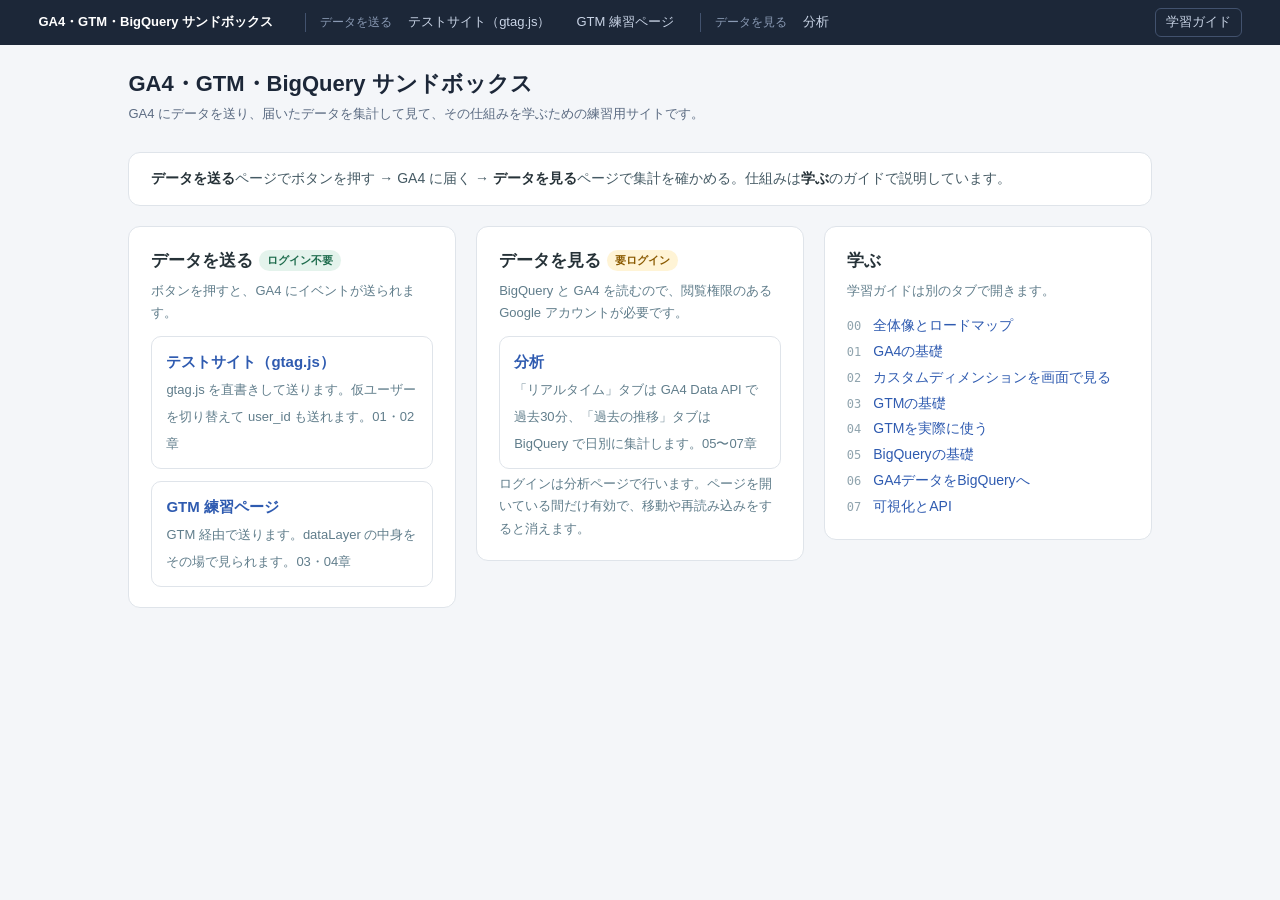
==== commit 1171a7d8: "ヘッダーをメニュー1本にまとめ、ページ見出しの帯をなくす Co-Authored-By: Claude Opus 5.5 <noreply@anthropic.com>" ====
--- a/index.html
+++ b/index.html
@@ -6,6 +6,9 @@
     <title>トップ | GA4・GTM・BigQuery サンドボックス</title>
     <!-- このページには計測のスクリプトを入れていない（入口を開いただけでデータが記録されないように） -->
     <style>
+      :root {
+        --page-width: 1100px;
+      }
       * {
         box-sizing: border-box;
         margin: 0;
--- a/assets/site.css
+++ b/assets/site.css
@@ -1,5 +1,5 @@
-/* サイト共通: メニューと見出しの帯（index / send-gtag / send-gtm / analytics で共有）
-   各ページの <style> より後に読み込み、見出しの帯の高さと文字サイズをそろえる */
+/* サイト共通: メニューとページ見出し（index / send-gtag / send-gtm / analytics で共有）
+   各ページの <style> より後に読み込み、ページ見出しの文字サイズをそろえる */
 
 [hidden] {
   display: none !important;
@@ -59,17 +59,18 @@
   border: 1px solid #42526e;
 }
 
-/* 見出しの帯 */
+/* ページ見出し（帯にはせず、メニューの下に置く）
+   幅は各ページの本文に合わせて --page-width / --page-gutter で指定する */
 header {
-  background: #2f5bb0;
-  color: #fff;
-  min-height: 92px;
-  padding: 18px max(16px, 3vw);
+  max-width: var(--page-width, 1240px);
+  margin: 0 auto;
+  padding: 24px var(--page-gutter, max(16px, 3vw)) 0;
   display: flex;
   flex-wrap: wrap;
   gap: 12px 24px;
   align-items: center;
   justify-content: space-between;
+  color: #1c2738;
 }
 header h1 {
   font-size: 22px;
@@ -80,7 +81,7 @@
 header p {
   font-size: 13px;
   line-height: 1.6;
-  opacity: 0.9;
+  color: #5b6b82;
   margin: 4px 0 0;
 }
 header nav {
@@ -99,6 +100,6 @@
   font-weight: 700;
   padding: 6px 12px;
   border-radius: 8px;
-  border: none;
+  border: 1px solid #c9d4e6;
   cursor: pointer;
 }
